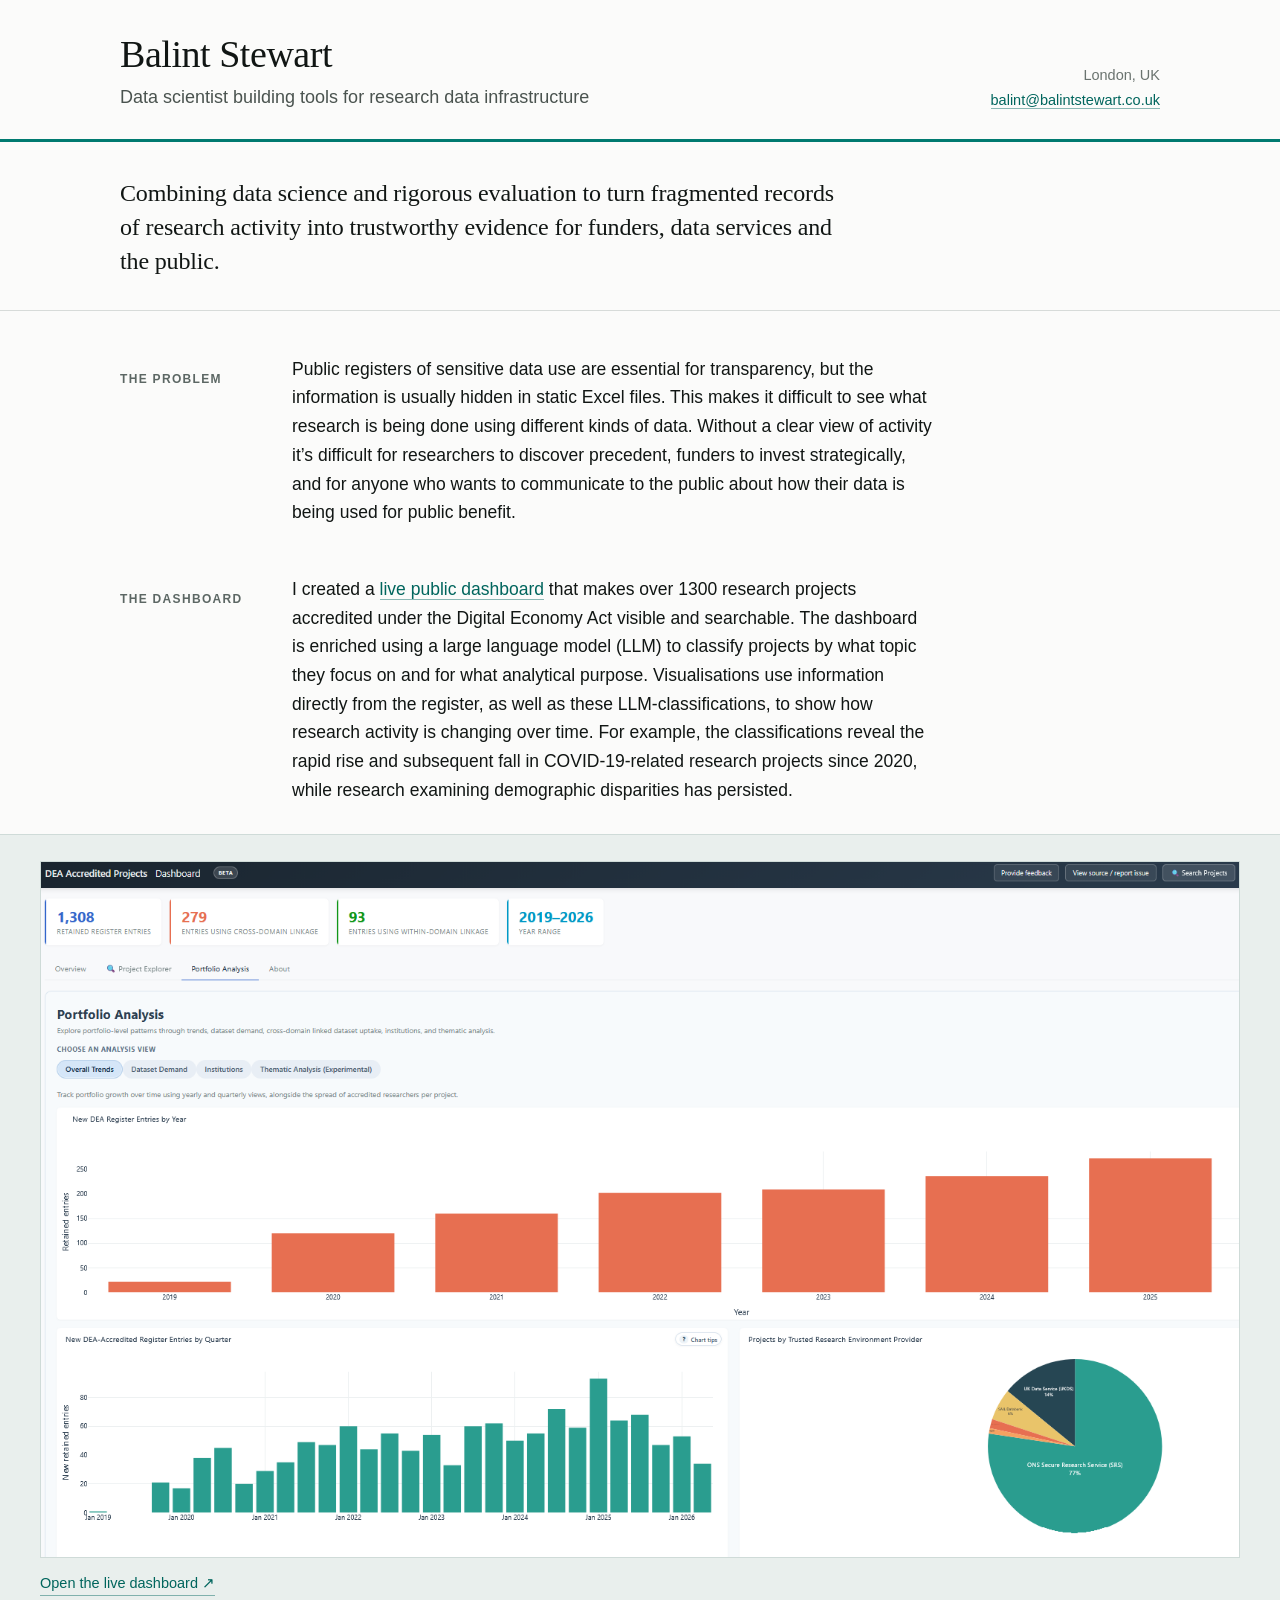
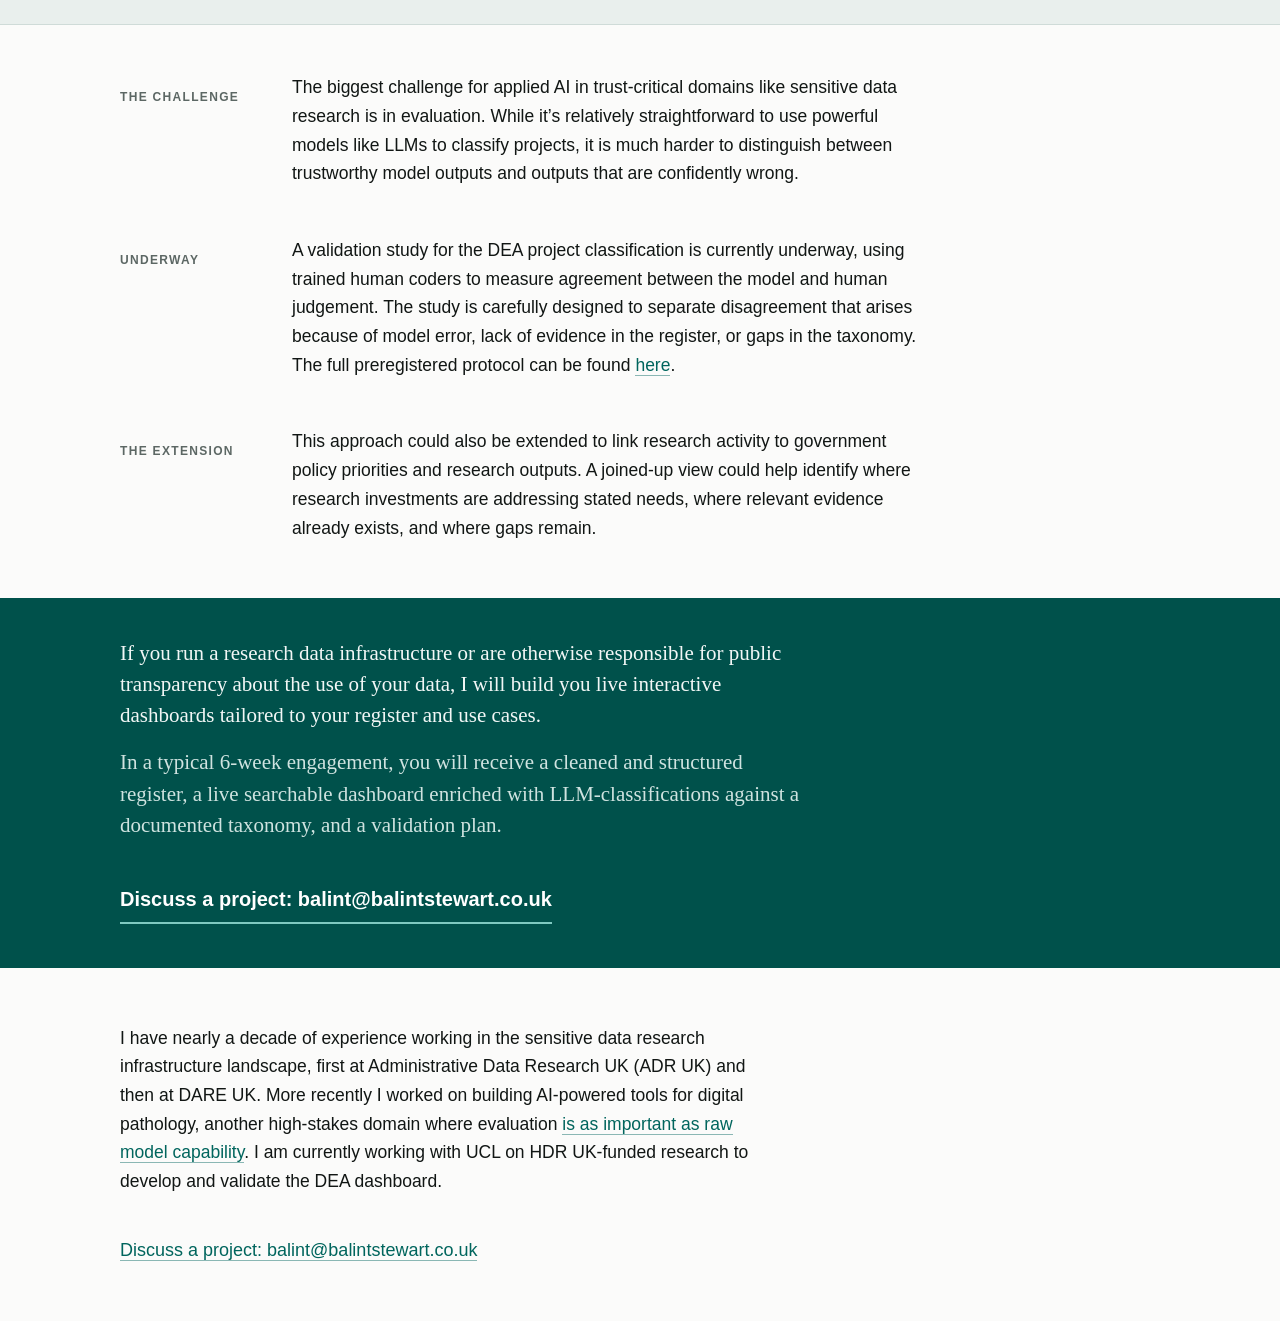
==== index.html @ 9213c213 "wording tweaks" ====
<!DOCTYPE html>
<html lang="en-GB">
<head>
<meta charset="utf-8" />
<meta name="viewport" content="width=device-width, initial-scale=1" />
<title>Balint Stewart — data scientist, research data infrastructure</title>
<meta name="description" content="I combine data science and rigorous evaluation to turn fragmented records of research activity into trustworthy evidence for funders, data services and the public." />
<meta name="theme-color" content="#fbfbfa" />

<!-- Open Graph. Set og:url and og:image to absolute URLs once the domain is live. -->
<meta property="og:type" content="profile" />
<meta property="og:title" content="Balint Stewart — data scientist, research data infrastructure" />
<meta property="og:description" content="I combine data science and rigorous evaluation to turn fragmented records of research activity into trustworthy evidence for funders, data services and the public." />
<!-- <meta property="og:url" content="https://example.com/" /> -->
<!-- <meta property="og:image" content="https://example.com/dashboard.png" /> -->

<style>
:root {
  --ink:        #111614;
  --ink-soft:   #4a534f;
  --meta:       #6a736f;
  --label:      #5c6764;
  --rule:       #d7dbd9;
  --page:       #fbfbfa;
  --teal:       #007a70;
  --teal-link:  #00655d;
  --teal-dark:  #00514b;
  --teal-deep:  #003f39;
  --band:       #e9efed;
  --band-edge:  #cfdbd8;
  --on-teal:    #f2f7f6;
  --on-teal-2:  #cfe3e0;
  --on-teal-ul: #7fc9c1;

  --serif: 'Iowan Old Style', 'Palatino Linotype', Palatino, 'Book Antiqua', Georgia, serif;
  --sans:  -apple-system, BlinkMacSystemFont, 'Segoe UI', Helvetica, Arial, sans-serif;

  --measure: 1120px;  /* text column cap  */
  --gutter:  40px;    /* text side padding */
  --rail:    132px;   /* left label column */
}

*, *::before, *::after { box-sizing: border-box; }

html { -webkit-text-size-adjust: 100%; }

body {
  margin: 0;
  background: var(--page);
  color: var(--ink);
  font-family: var(--sans);
  font-size: 17.5px;
  line-height: 1.64;
  -webkit-font-smoothing: antialiased;
  -moz-osx-font-smoothing: grayscale;
}

/* Full-bleed bands are the page structure; .wrap holds the reading column.
   Nothing is capped except the text itself, so the window is always filled. */
.wrap {
  max-width: var(--measure);
  margin: 0 auto;
  padding-left: var(--gutter);
  padding-right: var(--gutter);
}

/* ── masthead ──────────────────────────────────────────────── */
.masthead { border-bottom: 3px solid var(--teal); }

.masthead .wrap {
  display: flex;
  flex-wrap: wrap;
  gap: 24px;
  align-items: flex-end;
  justify-content: space-between;
  padding-top: 34px;
  padding-bottom: 26px;
}

.identity { flex: 1 1 380px; }

h1 {
  margin: 0 0 8px;
  font-family: var(--serif);
  font-size: 38px;
  line-height: 1.08;
  font-weight: 400;
  letter-spacing: -0.012em;
}

.role { margin: 0; font-size: 18px; color: var(--ink-soft); }

.meta {
  flex: 0 0 auto;
  text-align: right;
  font-size: 14.5px;
  line-height: 1.7;
  color: var(--meta);
}

/* ── the argument ──────────────────────────────────────────── */
.statement { border-bottom: 1px solid var(--rule); }

.statement .wrap { padding-top: 34px; padding-bottom: 32px; }

.statement p {
  margin: 0;
  max-width: 62ch;
  font-family: var(--serif);
  font-size: 24px;
  line-height: 1.42;
  letter-spacing: -0.006em;
  text-wrap: pretty;
}

.row {
  display: grid;
  grid-template-columns: var(--rail) minmax(0, 1fr);
  gap: 0 40px;
  padding-top: 48px;
}

.row:first-of-type { padding-top: 44px; }

.label {
  grid-column: 1;
  padding-top: 5px;
  font-size: 12px;
  letter-spacing: 0.11em;
  text-transform: uppercase;
  color: var(--label);
}

.row > .prose,
.row > .body { grid-column: 2; }

.prose {
  margin: 0;
  max-width: 66ch;   /* ~66 characters — inside the 65–75 target */
  text-wrap: pretty;
}

/* ── evidence ──────────────────────────────────────────────── */
/* Full-bleed band. The image runs far wider than the prose, so chart
   labels stay legible on a large monitor. */
.evidence {
  margin: 30px 0 0;
  padding: 26px var(--gutter) 28px;
  background: var(--band);
  border-top: 1px solid var(--band-edge);
  border-bottom: 1px solid var(--band-edge);
}

.evidence > div { max-width: 1500px; margin: 0 auto; }

.evidence a.shot { display: block; border: 0; }

.evidence img {
  display: block;
  width: 100%;
  height: auto;
  border: 1px solid var(--band-edge);
  background: #fff;
}

.evidence .open {
  display: inline-block;
  margin-top: 14px;
  font-size: 14.5px;
}

/* ── the offer ─────────────────────────────────────────────── */
.commission {
  margin-top: 56px;
  background: var(--teal-dark);
  color: var(--on-teal);
}

.commission .wrap { padding-top: 40px; padding-bottom: 44px; }

.commission p {
  margin: 0 0 16px;
  max-width: 66ch;
  font-family: var(--serif);
  font-size: 21px;
  line-height: 1.48;
  text-wrap: pretty;
}

.commission p + p { margin-bottom: 30px; color: var(--on-teal-2); }

.cta {
  display: inline-block;
  padding: 12px 0 6px;
  font-family: var(--sans);
  font-size: 20px;
  font-weight: 600;
  color: #fff;
  border-bottom: 2px solid var(--on-teal-ul);
}

.cta:hover, .cta:focus-visible { color: #fff; border-bottom-color: #fff; }

/* Bio and contact carry no label — the block above is the break. */
.coda { padding-top: 56px; padding-bottom: 56px; }
.coda .prose + .contact { margin-top: 40px; }
.contact { margin: 0; font-size: 18px; }

/* ── links ─────────────────────────────────────────────────── */
a { color: var(--teal-link); text-decoration: none; border-bottom: 1px solid rgba(0, 101, 93, 0.45); }
a:hover { color: var(--teal-deep); border-bottom-color: var(--teal-deep); }
a:focus-visible { outline: 2px solid var(--teal); outline-offset: 3px; border-radius: 1px; }
.commission a { color: #fff; border-bottom-color: var(--on-teal-ul); }
.commission a:focus-visible { outline-color: #fff; }

::selection { background: rgba(0, 122, 112, 0.18); }

/* ── narrow ────────────────────────────────────────────────── */
@media (max-width: 760px) {
  :root { --gutter: 20px; }

  body { font-size: 16.5px; line-height: 1.66; }

  .masthead .wrap { padding-top: 24px; padding-bottom: 20px; gap: 16px; }
  h1 { font-size: 34px; line-height: 1.06; }
  .role { font-size: 16px; }
  .meta { flex: 1 1 100%; text-align: left; }

  .statement .wrap { padding-top: 24px; padding-bottom: 24px; }
  .statement p { font-size: 25px; line-height: 1.28; }

  /* the rail cannot survive here: labels sit above their prose */
  .row { grid-template-columns: minmax(0, 1fr); padding-top: 26px; }
  .row:first-of-type { padding-top: 26px; }
  .label { grid-column: 1; padding-top: 0; padding-bottom: 8px; font-size: 11.5px; }
  .row > .prose, .row > .body { grid-column: 1; }

  .evidence { padding: 14px var(--gutter) 16px; }

  .commission { margin-top: 30px; }
  .commission .wrap { padding-top: 24px; padding-bottom: 26px; }
  .commission p { font-size: 20px; line-height: 1.42; }
  .commission p + p { font-size: 18px; line-height: 1.5; margin-bottom: 22px; }

  /* full-width tap target, comfortably over 44px */
  .cta {
    display: block;
    padding: 15px 12px;
    text-align: center;
    font-size: 15.5px;
    background: var(--page);
    color: var(--teal-dark);
    border-bottom: 3px solid var(--on-teal-ul);
  }
  .cta:hover, .cta:focus-visible { color: var(--teal-dark); background: #fff; border-bottom-color: var(--on-teal-ul); }

  .coda { padding-top: 30px; padding-bottom: 40px; }
  .coda .prose + .contact { margin-top: 26px; }
  .contact { font-size: 17px; }
}

@media (prefers-reduced-motion: reduce) {
  * { transition: none !important; animation: none !important; }
}
</style>
</head>

<body>
<main>

  <header class="masthead">
    <div class="wrap">
      <div class="identity">
        <h1>Balint Stewart</h1>
        <p class="role">Data scientist building tools for research data infrastructure</p>
      </div>
      <div class="meta">
        <div>London, UK</div>
        <div><a href="mailto:balint@balintstewart.co.uk">balint@balintstewart.co.uk</a></div>
      </div>
    </div>
  </header>

  <div class="statement">
    <div class="wrap">
      <p>Combining data science and rigorous evaluation to turn fragmented records of research activity into trustworthy evidence for funders, data services and the public.</p>
    </div>
  </div>

  <section class="row wrap">
    <h2 class="label">The problem</h2>
    <p class="prose">Public registers of sensitive data use are essential for transparency, but the information is usually hidden in static Excel files. This makes it difficult to see what research is being done using different kinds of data. Without a clear view of activity it&rsquo;s difficult for researchers to discover precedent, funders to invest strategically, and for anyone who wants to communicate to the public about how their data is being used for public benefit.</p>
  </section>

  <section class="row wrap">
    <h2 class="label">The dashboard</h2>
    <p class="prose">I created a <a href="https://adr-dea-project.onrender.com/">live public dashboard</a> that makes over 1300 research projects accredited under the Digital Economy Act visible and searchable. The dashboard is enriched using a large language model (LLM) to classify projects by what topic they focus on and for what analytical purpose. Visualisations use information directly from the register, as well as these LLM-classifications, to show how research activity is changing over time. For example, the classifications reveal the rapid rise and subsequent fall in COVID-19-related research projects since 2020, while research examining demographic disparities has persisted.</p>
  </section>

  <figure class="evidence">
    <div>
      <a class="shot" href="https://adr-dea-project.onrender.com/"><img src="dashboard.png" alt="The DEA Accredited Projects dashboard, Portfolio Analysis view: new register entries by year, new entries by quarter from 2019 to 2026, and a breakdown of projects by Trusted Research Environment provider." width="1612" height="934" /></a>
      <a class="open" href="https://adr-dea-project.onrender.com/">Open the live dashboard &#8599;</a>
    </div>
  </figure>

  <section class="row wrap">
    <h2 class="label">The challenge</h2>
    <p class="prose">The biggest challenge for applied AI in trust-critical domains like sensitive data research is in evaluation. While it&rsquo;s relatively straightforward to use powerful models like LLMs to classify projects, it is much harder to distinguish between trustworthy model outputs and outputs that are confidently wrong.</p>
  </section>

  <section class="row wrap">
    <h2 class="label">Underway</h2>
    <p class="prose">A validation study for the DEA project classification is currently underway, using trained human coders to measure agreement between the model and human judgement. The study is carefully designed to separate disagreement that arises because of model error, lack of evidence in the register, or gaps in the taxonomy. The full preregistered protocol can be found <a href="https://osf.io/3hsnj/overview">here</a>.</p>
  </section>

  <section class="row wrap">
    <h2 class="label">The extension</h2>
    <p class="prose">This approach could also be extended to link research activity to government policy priorities and research outputs. A joined-up view could help identify where research investments are addressing stated needs, where relevant evidence already exists, and where gaps remain.</p>
  </section>

  <section class="commission">
    <div class="wrap">
      <p>If you run a research data infrastructure or are otherwise responsible for public transparency about the use of your data, I will build you live interactive dashboards tailored to your register and use cases.</p>
      <p>In a typical 6-week engagement, you will receive a cleaned and structured register, a live searchable dashboard enriched with LLM-classifications against a documented taxonomy, and a validation plan.</p>
      <a class="cta" href="mailto:balint@balintstewart.co.uk">Discuss a project: balint@balintstewart.co.uk</a>
    </div>
  </section>

  <section class="coda wrap">
    <p class="prose">I have nearly a decade of experience working in the sensitive data research infrastructure landscape, first at Administrative Data Research UK (ADR UK) and then at DARE UK. More recently I worked on building AI-powered tools for digital pathology, another high-stakes domain where evaluation <a href="https://flylord365298.substack.com/p/whole-slide-image-pathology-lessons">is as important as raw model capability</a>. I am currently working with UCL on HDR UK-funded research to develop and validate the DEA dashboard.</p>
    <p class="contact"><a href="mailto:balint@balintstewart.co.uk">Discuss a project: balint@balintstewart.co.uk</a></p>
  </section> 

</main>
</body>
</html>
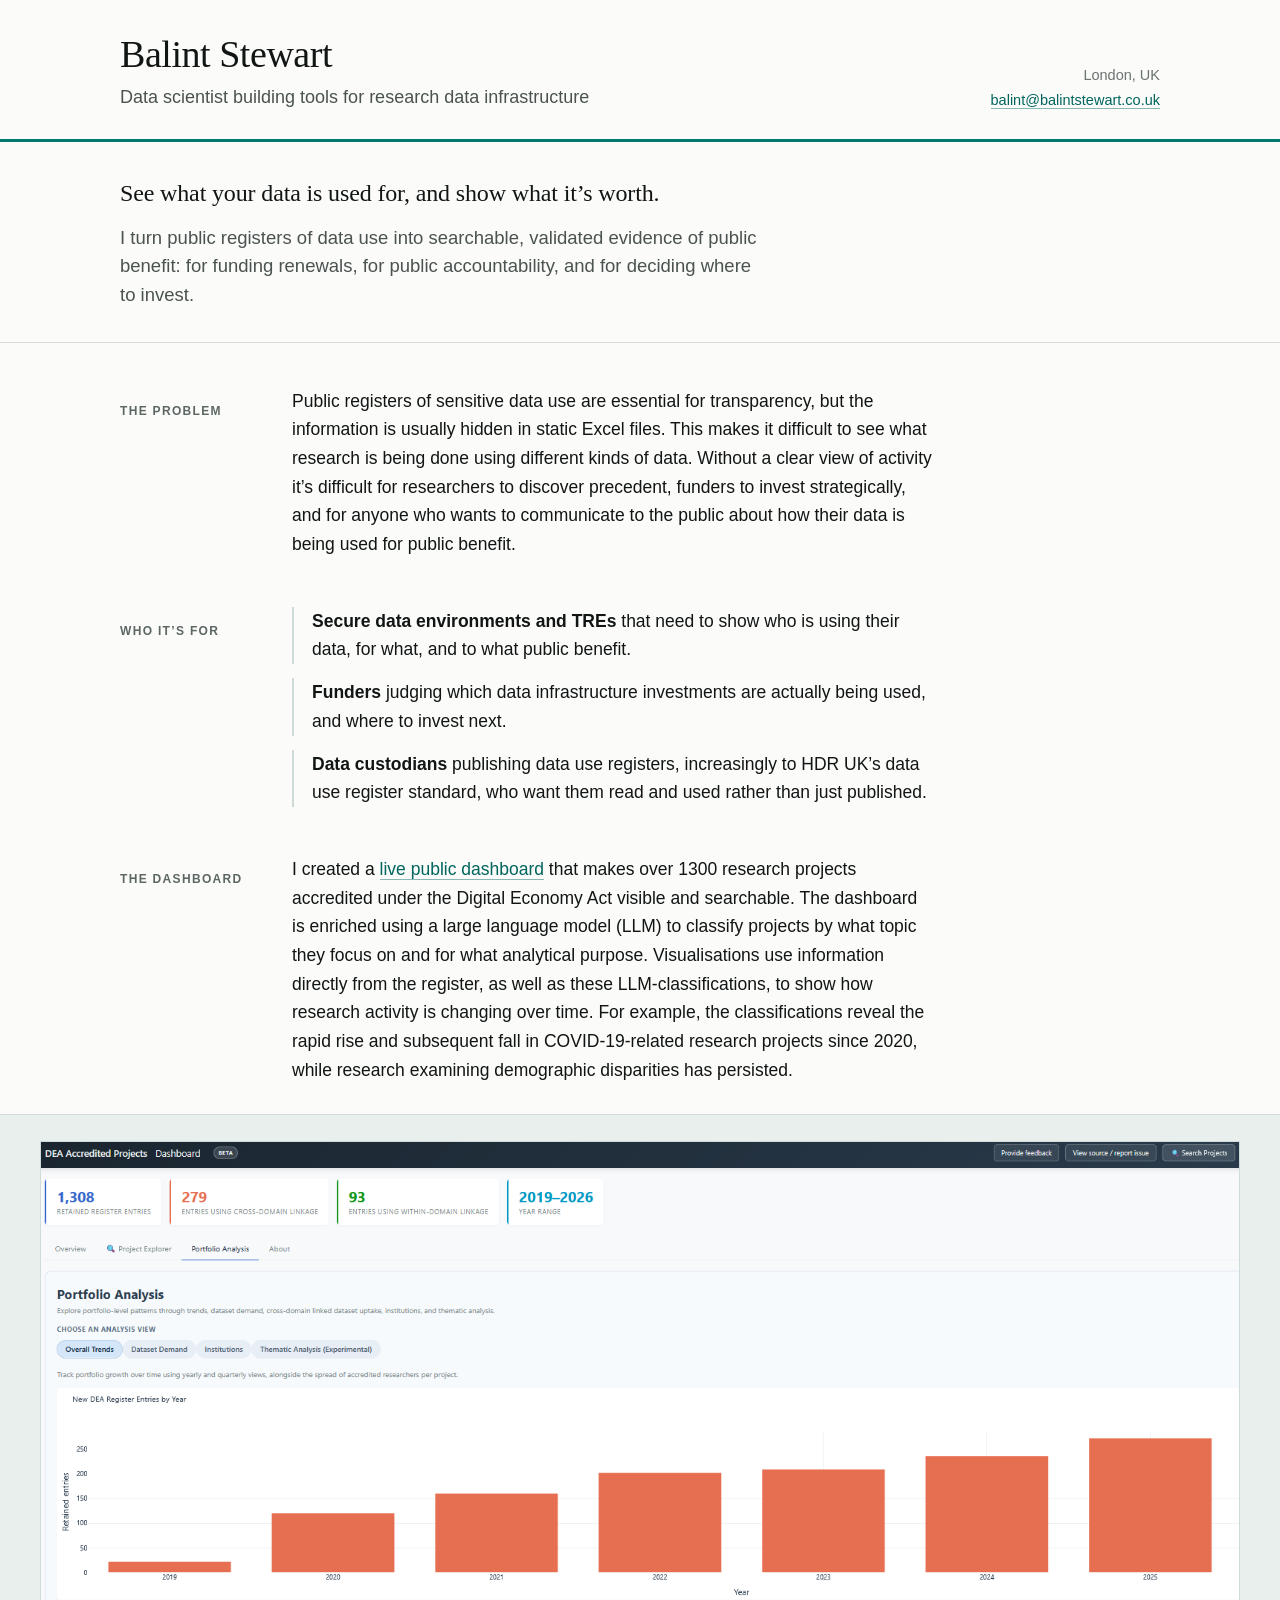
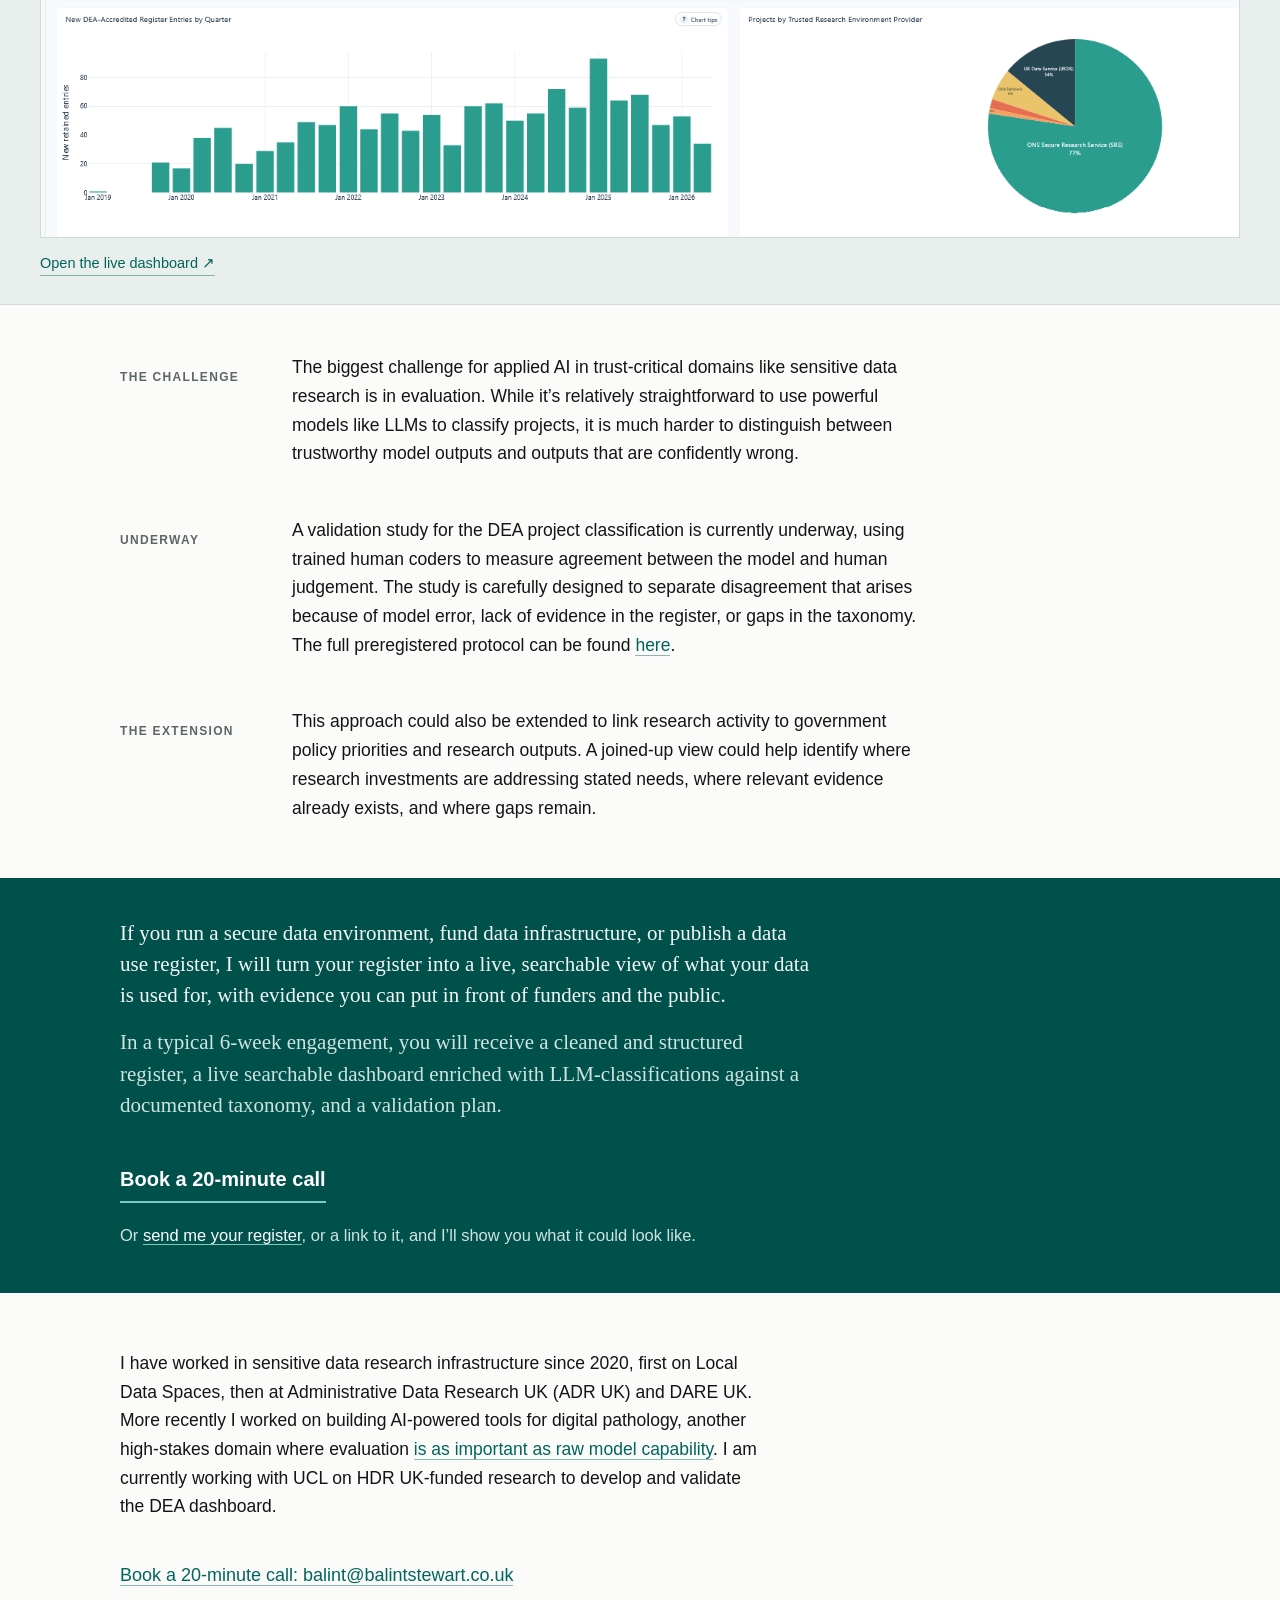
==== commit a746b108: "Lead with buyer outcome, add audience and lighter CTAs - Outcome-led headline and supporting line - " ====
--- a/index.html
+++ b/index.html
@@ -4,13 +4,13 @@
 <meta charset="utf-8" />
 <meta name="viewport" content="width=device-width, initial-scale=1" />
 <title>Balint Stewart — data scientist, research data infrastructure</title>
-<meta name="description" content="I combine data science and rigorous evaluation to turn fragmented records of research activity into trustworthy evidence for funders, data services and the public." />
+<meta name="description" content="I turn public registers of data use into searchable, validated evidence of what your data is used for and the public benefit it delivers." />
 <meta name="theme-color" content="#fbfbfa" />
 
 <!-- Open Graph. Set og:url and og:image to absolute URLs once the domain is live. -->
 <meta property="og:type" content="profile" />
 <meta property="og:title" content="Balint Stewart — data scientist, research data infrastructure" />
-<meta property="og:description" content="I combine data science and rigorous evaluation to turn fragmented records of research activity into trustworthy evidence for funders, data services and the public." />
+<meta property="og:description" content="I turn public registers of data use into searchable, validated evidence of what your data is used for and the public benefit it delivers." />
 <!-- <meta property="og:url" content="https://example.com/" /> -->
 <!-- <meta property="og:image" content="https://example.com/dashboard.png" /> -->
 
@@ -113,6 +113,15 @@
   text-wrap: pretty;
 }
 
+.statement p.sub {
+  margin-top: 14px;
+  font-family: var(--sans);
+  font-size: 18.5px;
+  line-height: 1.55;
+  letter-spacing: 0;
+  color: var(--ink-soft);
+}
+
 .row {
   display: grid;
   grid-template-columns: var(--rail) minmax(0, 1fr);
@@ -139,6 +148,11 @@
   max-width: 66ch;   /* ~66 characters — inside the 65–75 target */
   text-wrap: pretty;
 }
+
+.audience { padding: 0; list-style: none; }
+.audience li { padding-left: 18px; border-left: 2px solid var(--band-edge); }
+.audience li + li { margin-top: 14px; }
+.audience strong { font-weight: 600; }
 
 /* ── evidence ──────────────────────────────────────────────── */
 /* Full-bleed band. The image runs far wider than the prose, so chart
@@ -201,6 +215,14 @@
 
 .cta:hover, .cta:focus-visible { color: #fff; border-bottom-color: #fff; }
 
+.commission p.alt {
+  margin: 20px 0 0;
+  font-family: var(--sans);
+  font-size: 16.5px;
+  line-height: 1.55;
+  color: var(--on-teal-2);
+}
+
 /* Bio and contact carry no label — the block above is the break. */
 .coda { padding-top: 56px; padding-bottom: 56px; }
 .coda .prose + .contact { margin-top: 40px; }
@@ -228,6 +250,7 @@
 
   .statement .wrap { padding-top: 24px; padding-bottom: 24px; }
   .statement p { font-size: 25px; line-height: 1.28; }
+  .statement p.sub { font-size: 16.5px; line-height: 1.55; }
 
   /* the rail cannot survive here: labels sit above their prose */
   .row { grid-template-columns: minmax(0, 1fr); padding-top: 26px; }
@@ -283,13 +306,23 @@
 
   <div class="statement">
     <div class="wrap">
-      <p>Combining data science and rigorous evaluation to turn fragmented records of research activity into trustworthy evidence for funders, data services and the public.</p>
+      <p>See what your data is used for, and show what it&rsquo;s worth.</p>
+      <p class="sub">I turn public registers of data use into searchable, validated evidence of public benefit: for funding renewals, for public accountability, and for deciding where to invest.</p>
     </div>
   </div>
 
   <section class="row wrap">
     <h2 class="label">The problem</h2>
     <p class="prose">Public registers of sensitive data use are essential for transparency, but the information is usually hidden in static Excel files. This makes it difficult to see what research is being done using different kinds of data. Without a clear view of activity it&rsquo;s difficult for researchers to discover precedent, funders to invest strategically, and for anyone who wants to communicate to the public about how their data is being used for public benefit.</p>
+  </section>
+
+  <section class="row wrap">
+    <h2 class="label">Who it&rsquo;s for</h2>
+    <ul class="prose audience">
+      <li><strong>Secure data environments and TREs</strong> that need to show who is using their data, for what, and to what public benefit.</li>
+      <li><strong>Funders</strong> judging which data infrastructure investments are actually being used, and where to invest next.</li>
+      <li><strong>Data custodians</strong> publishing data use registers, increasingly to HDR UK&rsquo;s data use register standard, who want them read and used rather than just published.</li>
+    </ul>
   </section>
 
   <section class="row wrap">
@@ -321,15 +354,16 @@
 
   <section class="commission">
     <div class="wrap">
-      <p>If you run a research data infrastructure or are otherwise responsible for public transparency about the use of your data, I will build you live interactive dashboards tailored to your register and use cases.</p>
+      <p>If you run a secure data environment, fund data infrastructure, or publish a data use register, I will turn your register into a live, searchable view of what your data is used for, with evidence you can put in front of funders and the public.</p>
       <p>In a typical 6-week engagement, you will receive a cleaned and structured register, a live searchable dashboard enriched with LLM-classifications against a documented taxonomy, and a validation plan.</p>
-      <a class="cta" href="mailto:balint@balintstewart.co.uk">Discuss a project: balint@balintstewart.co.uk</a>
+      <a class="cta" href="mailto:balint@balintstewart.co.uk?subject=20-minute%20call">Book a 20-minute call</a>
+      <p class="alt">Or <a href="mailto:balint@balintstewart.co.uk?subject=Our%20data%20use%20register">send me your register</a>, or a link to it, and I&rsquo;ll show you what it could look like.</p>
     </div>
   </section>
 
   <section class="coda wrap">
-    <p class="prose">I have nearly a decade of experience working in the sensitive data research infrastructure landscape, first at Administrative Data Research UK (ADR UK) and then at DARE UK. More recently I worked on building AI-powered tools for digital pathology, another high-stakes domain where evaluation <a href="https://flylord365298.substack.com/p/whole-slide-image-pathology-lessons">is as important as raw model capability</a>. I am currently working with UCL on HDR UK-funded research to develop and validate the DEA dashboard.</p>
-    <p class="contact"><a href="mailto:balint@balintstewart.co.uk">Discuss a project: balint@balintstewart.co.uk</a></p>
+    <p class="prose">I have worked in sensitive data research infrastructure since 2020, first on Local Data Spaces, then at Administrative Data Research UK (ADR UK) and DARE UK. More recently I worked on building AI-powered tools for digital pathology, another high-stakes domain where evaluation <a href="https://flylord365298.substack.com/p/whole-slide-image-pathology-lessons">is as important as raw model capability</a>. I am currently working with UCL on HDR UK-funded research to develop and validate the DEA dashboard.</p>
+    <p class="contact"><a href="mailto:balint@balintstewart.co.uk?subject=20-minute%20call">Book a 20-minute call: balint@balintstewart.co.uk</a></p>
   </section> 
 
 </main>
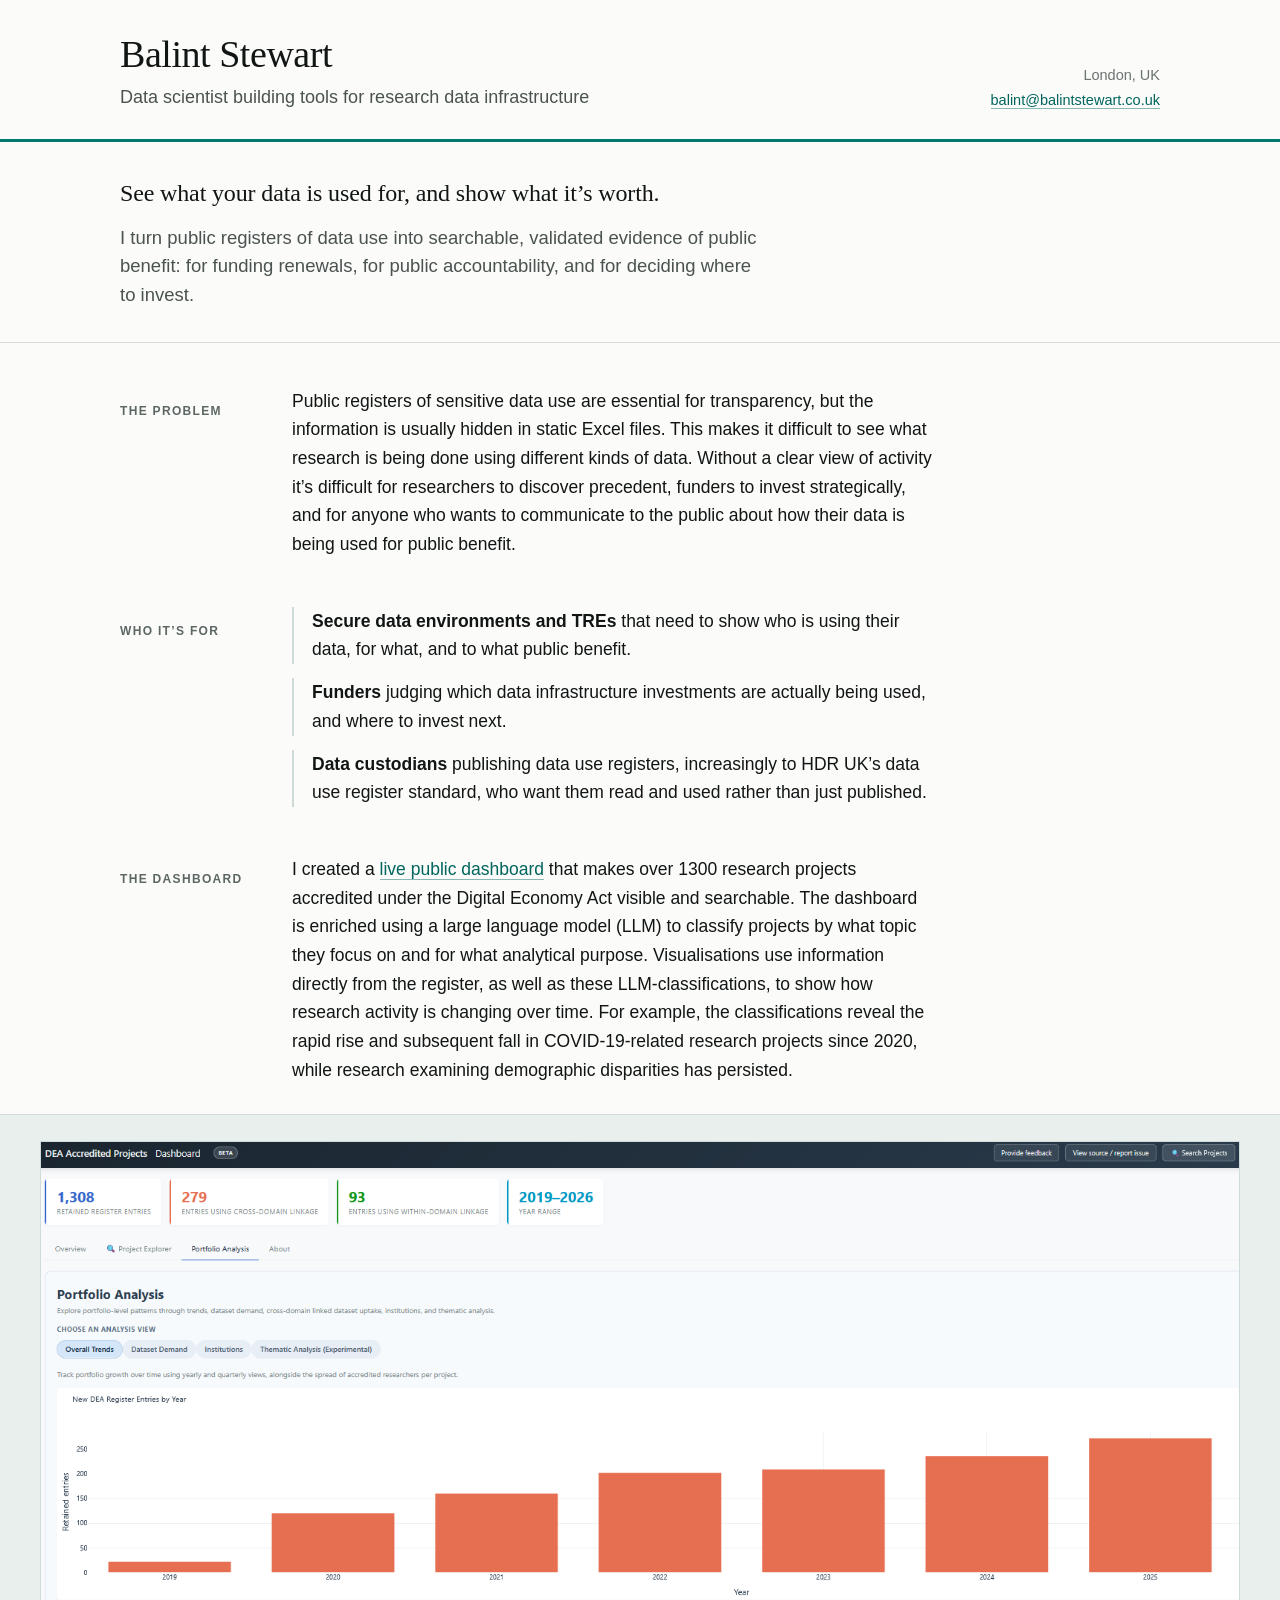
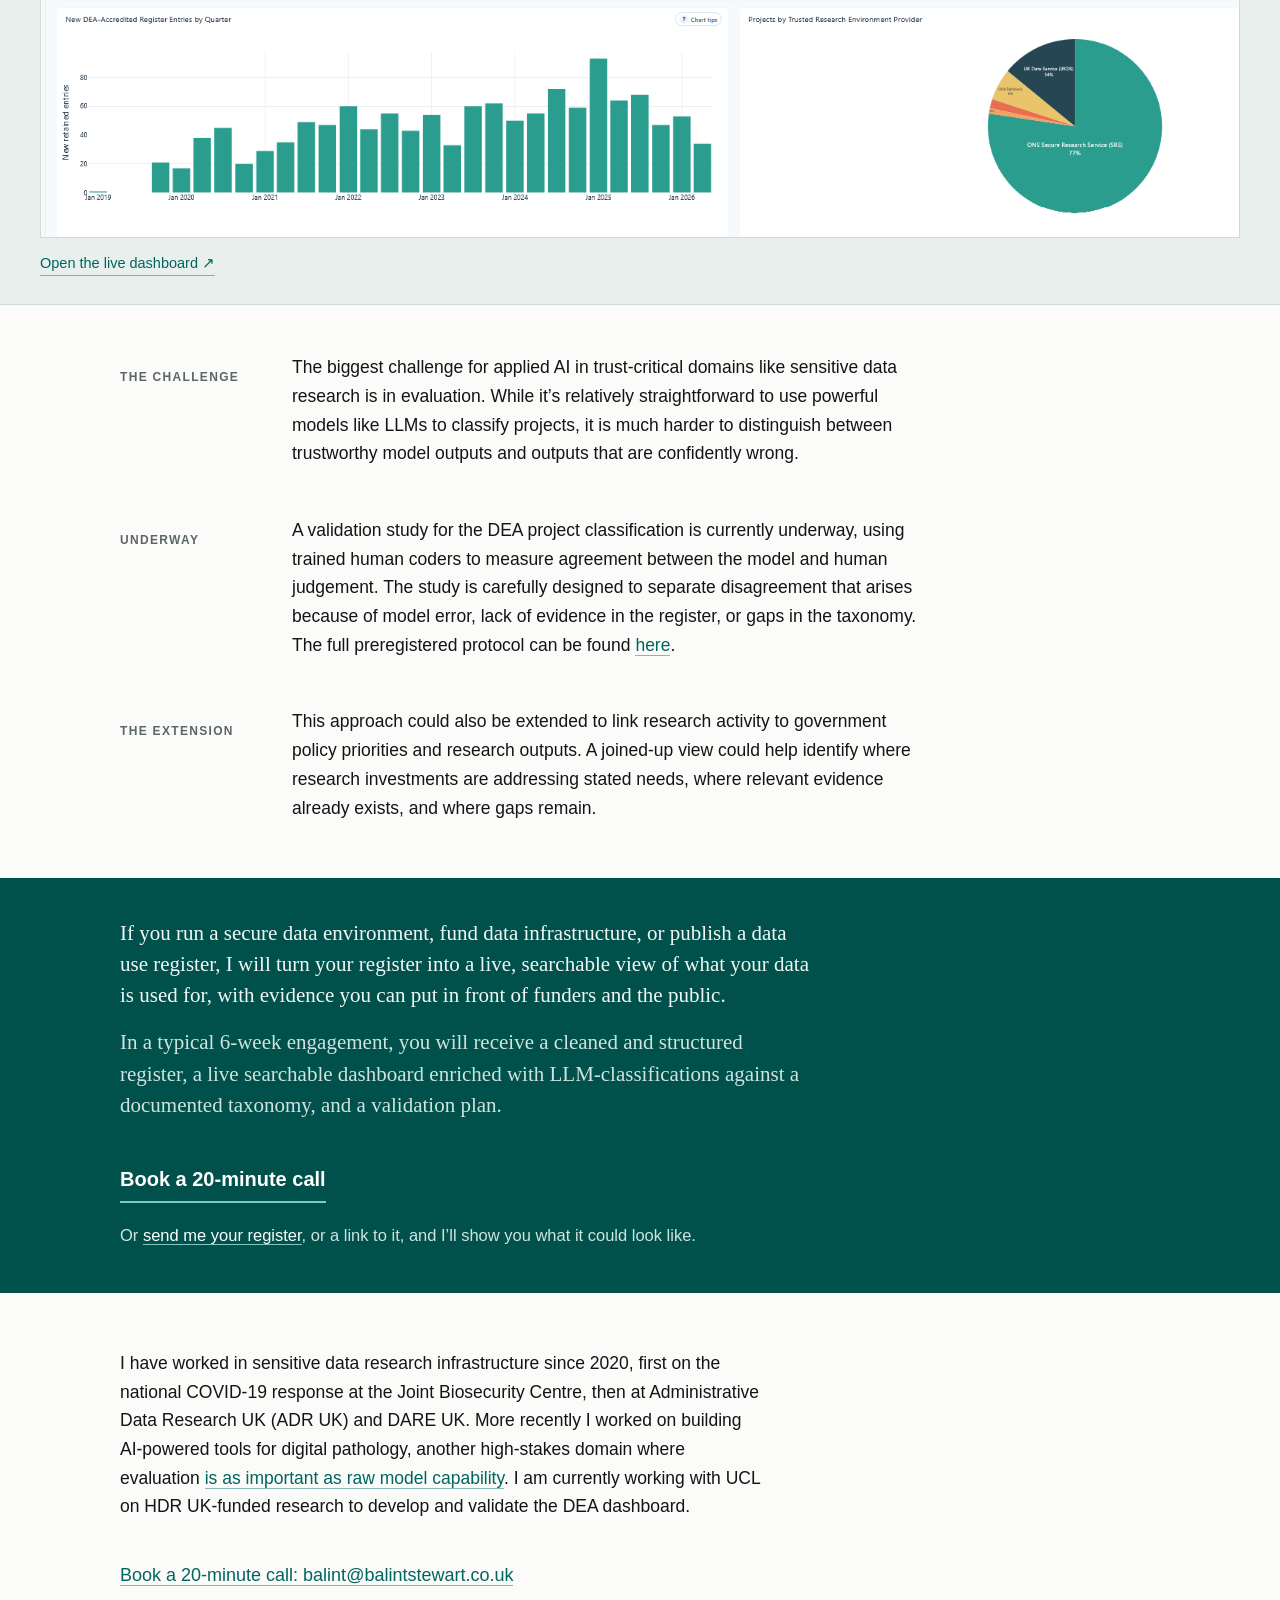
==== commit 48ea4c05: "Name Joint Biosecurity Centre as first role in bio Co-Authored-By: Claude Opus 5.5 <noreply@anthropi" ====
--- a/index.html
+++ b/index.html
@@ -362,7 +362,7 @@
   </section>
 
   <section class="coda wrap">
-    <p class="prose">I have worked in sensitive data research infrastructure since 2020, first on Local Data Spaces, then at Administrative Data Research UK (ADR UK) and DARE UK. More recently I worked on building AI-powered tools for digital pathology, another high-stakes domain where evaluation <a href="https://flylord365298.substack.com/p/whole-slide-image-pathology-lessons">is as important as raw model capability</a>. I am currently working with UCL on HDR UK-funded research to develop and validate the DEA dashboard.</p>
+    <p class="prose">I have worked in sensitive data research infrastructure since 2020, first on the national COVID-19 response at the Joint Biosecurity Centre, then at Administrative Data Research UK (ADR UK) and DARE UK. More recently I worked on building AI-powered tools for digital pathology, another high-stakes domain where evaluation <a href="https://flylord365298.substack.com/p/whole-slide-image-pathology-lessons">is as important as raw model capability</a>. I am currently working with UCL on HDR UK-funded research to develop and validate the DEA dashboard.</p>
     <p class="contact"><a href="mailto:balint@balintstewart.co.uk?subject=20-minute%20call">Book a 20-minute call: balint@balintstewart.co.uk</a></p>
   </section> 
 
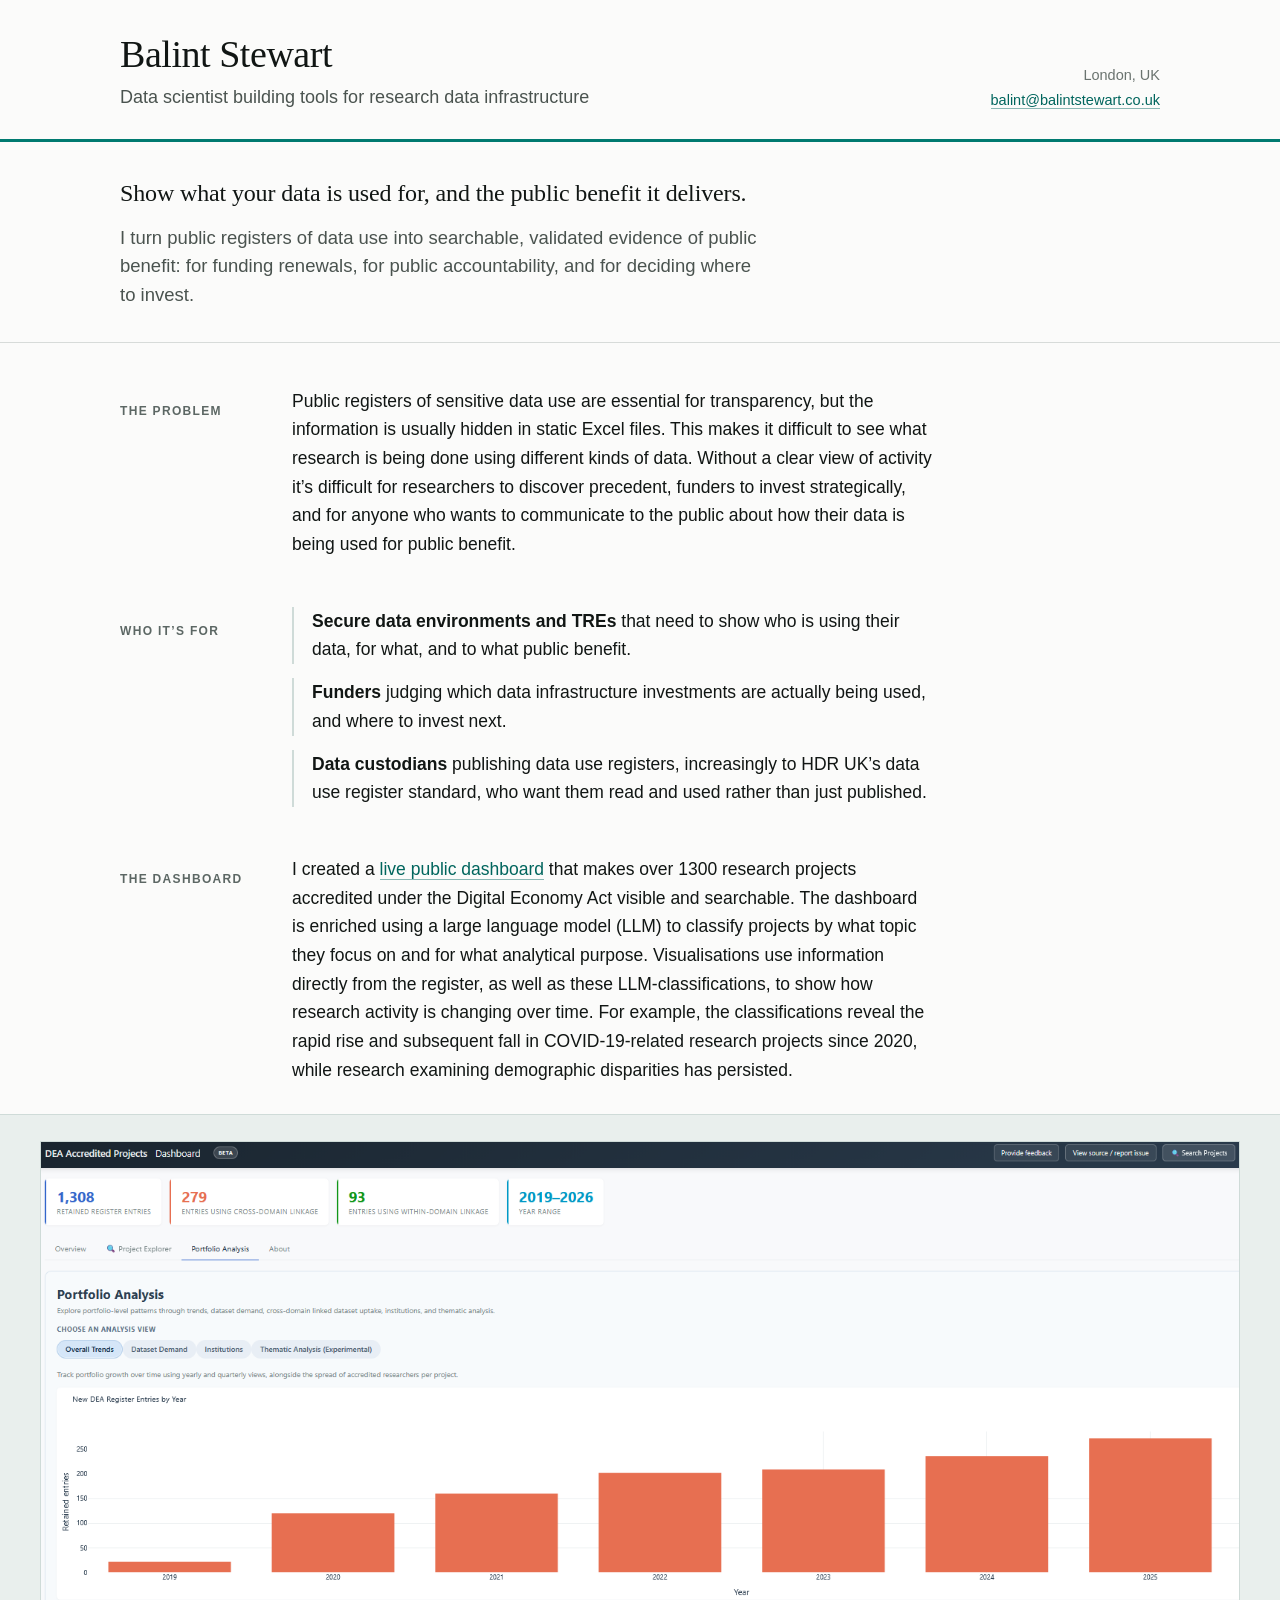
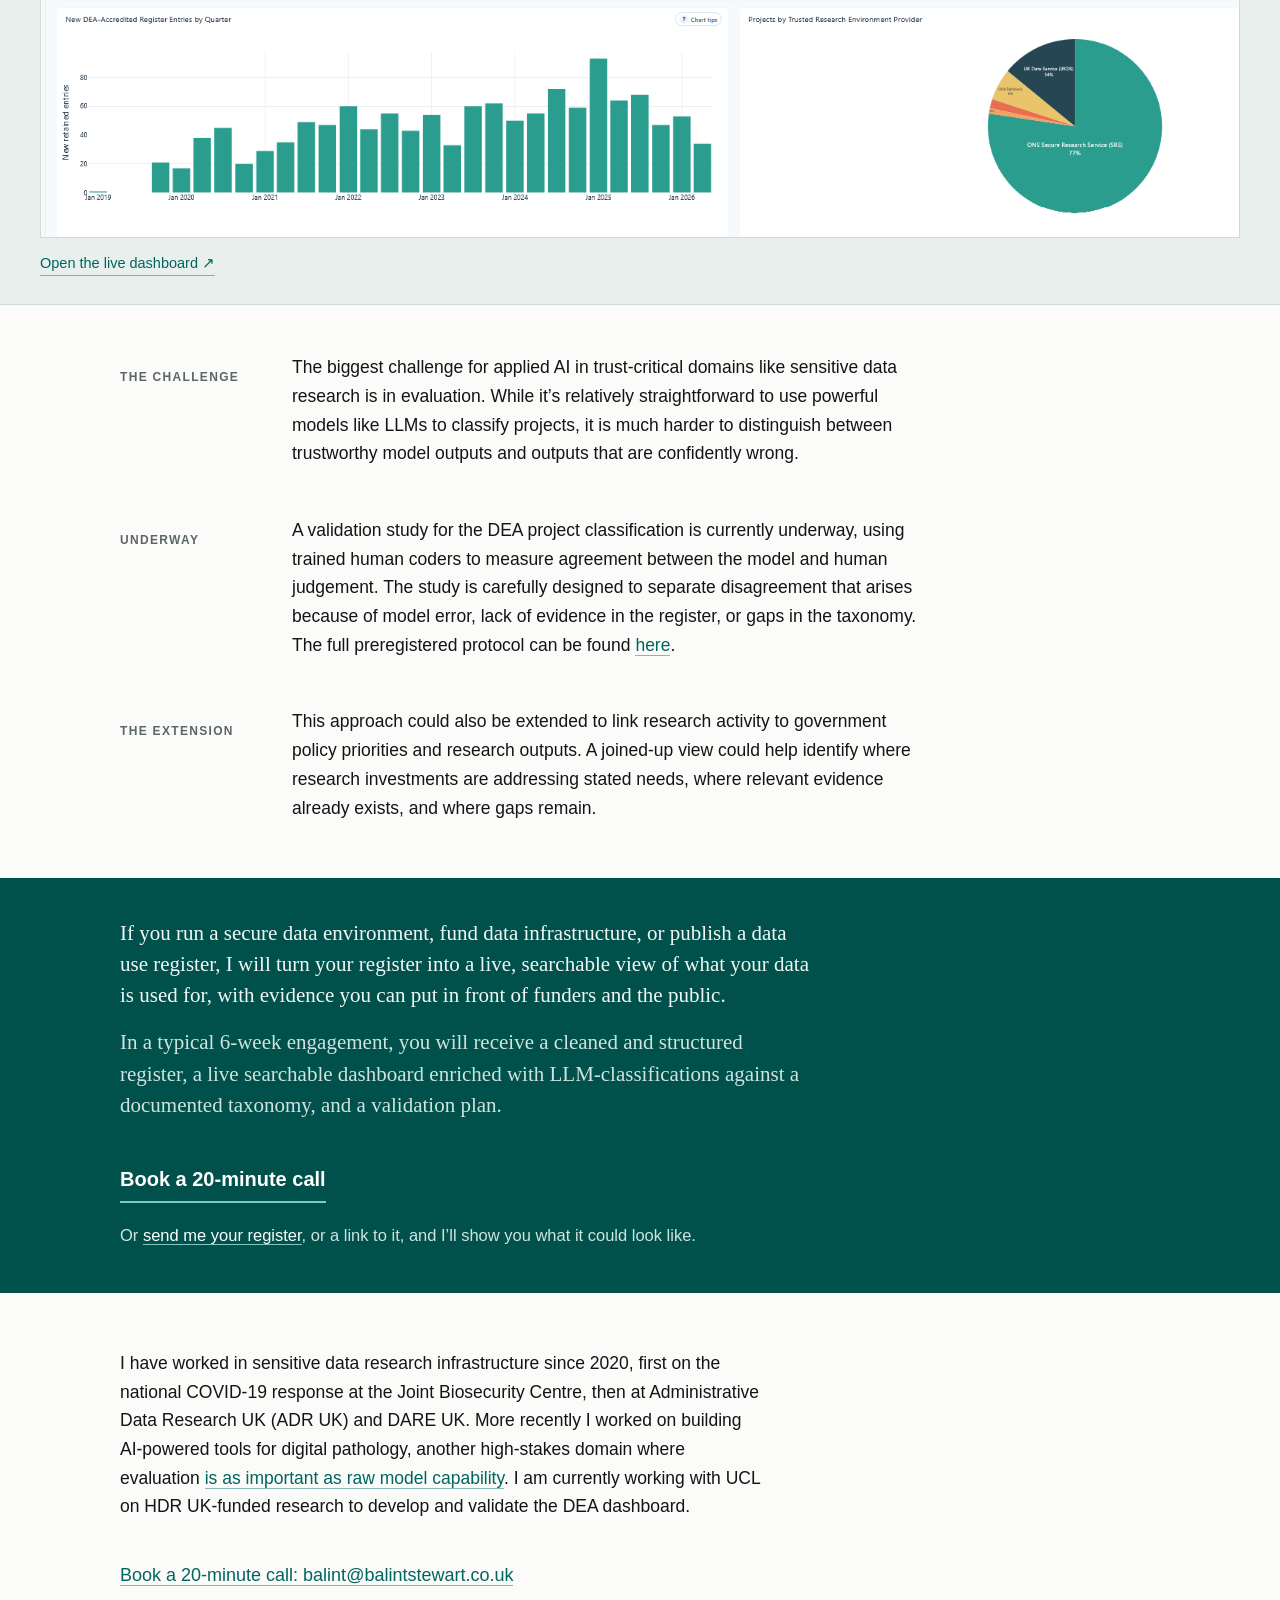
==== commit a4a7fd56: "Reword headline around public benefit Co-Authored-By: Claude Opus 5.5 <noreply@anthropic.com>" ====
--- a/index.html
+++ b/index.html
@@ -306,7 +306,7 @@
 
   <div class="statement">
     <div class="wrap">
-      <p>See what your data is used for, and show what it&rsquo;s worth.</p>
+      <p>Show what your data is used for, and the public benefit it delivers.</p>
       <p class="sub">I turn public registers of data use into searchable, validated evidence of public benefit: for funding renewals, for public accountability, and for deciding where to invest.</p>
     </div>
   </div>
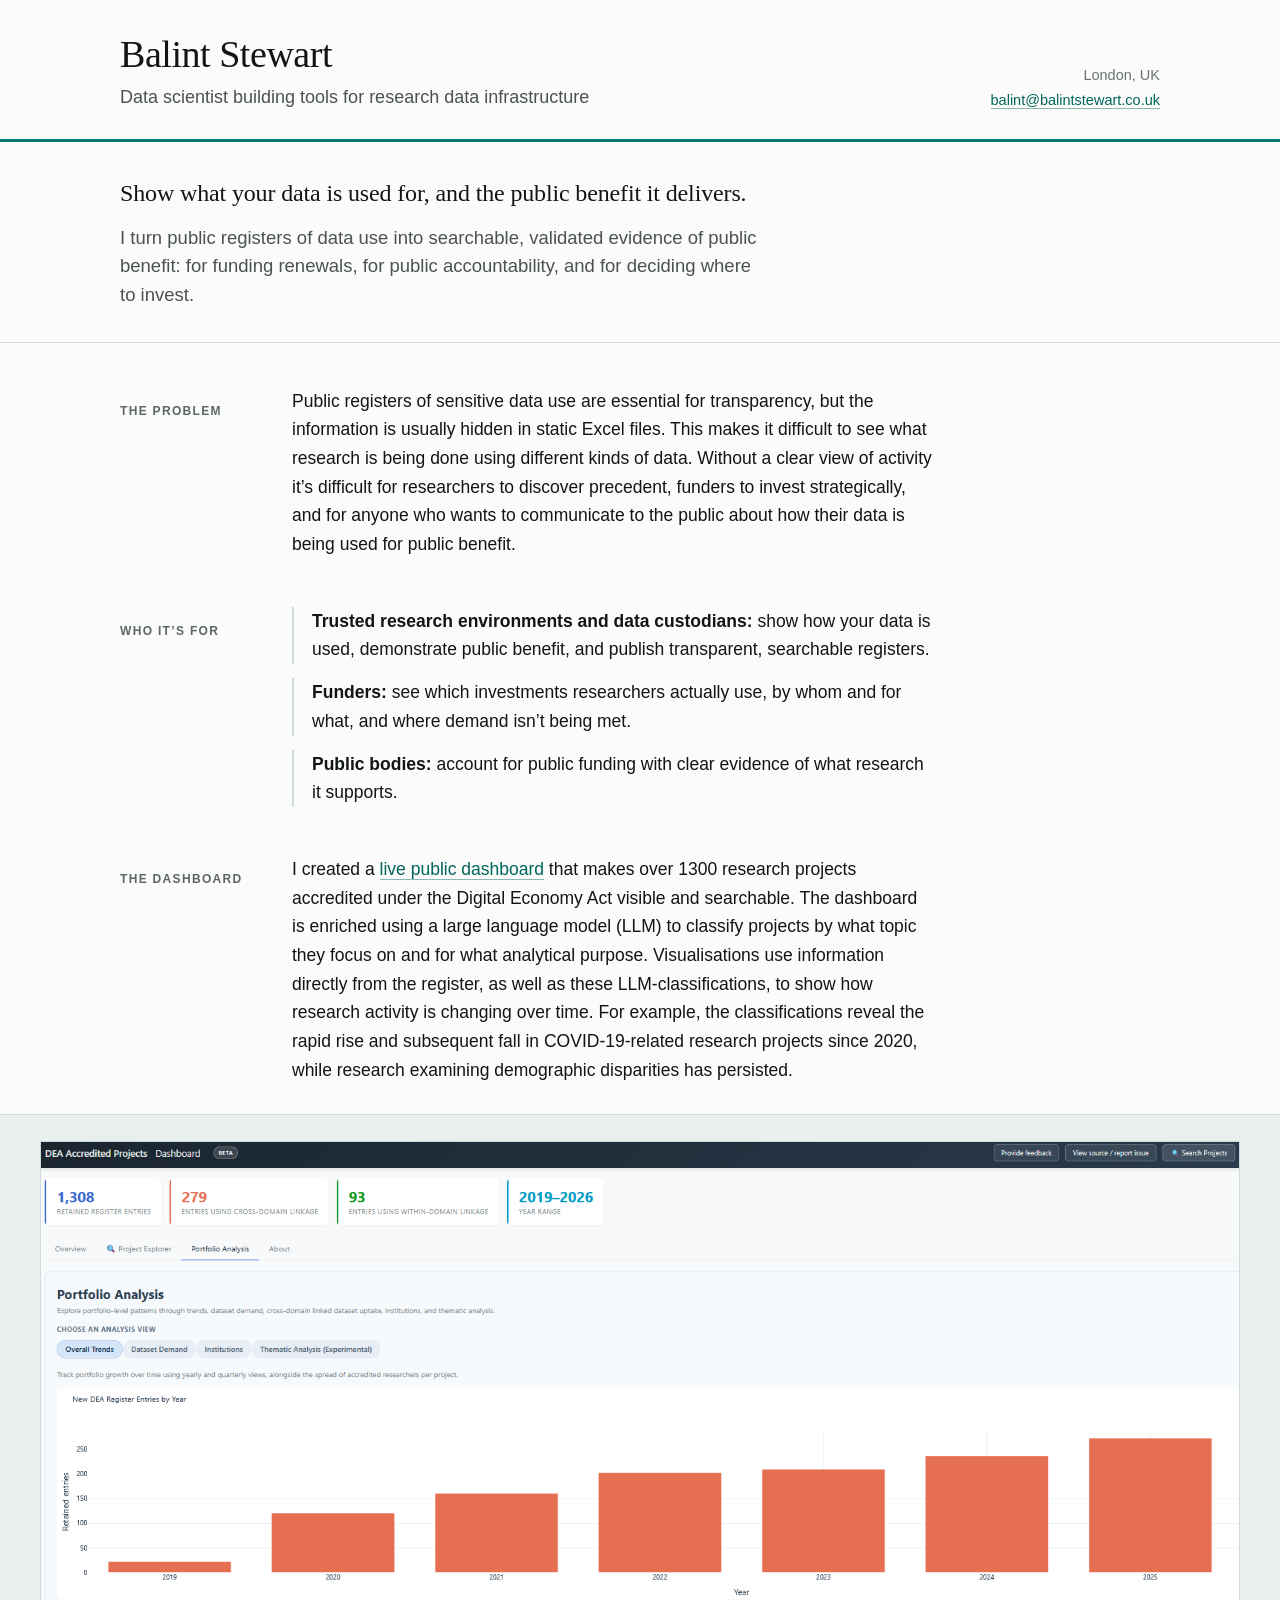
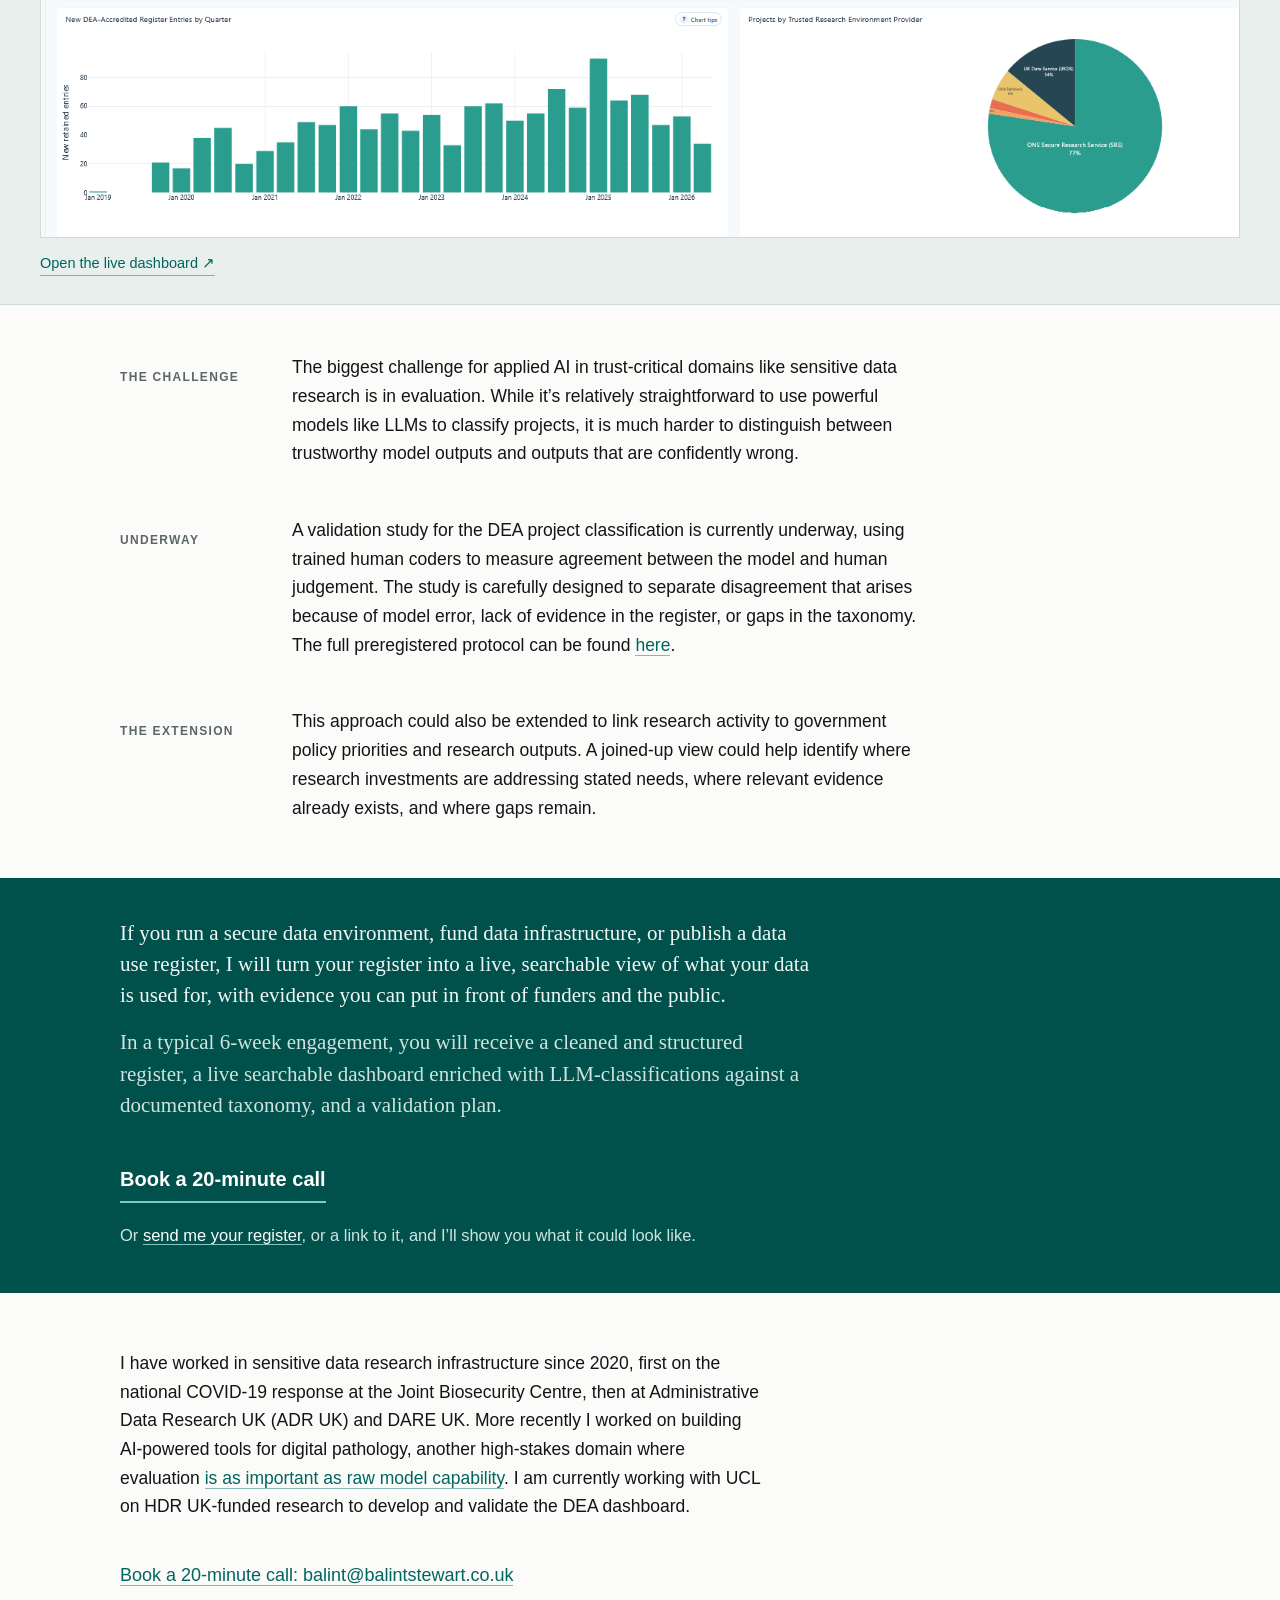
==== commit d420756d: "Rewrite who-it's-for list: TREs, funders, public bodies Co-Authored-By: Claude Opus 5.5 <noreply@ant" ====
--- a/index.html
+++ b/index.html
@@ -319,9 +319,9 @@
   <section class="row wrap">
     <h2 class="label">Who it&rsquo;s for</h2>
     <ul class="prose audience">
-      <li><strong>Secure data environments and TREs</strong> that need to show who is using their data, for what, and to what public benefit.</li>
-      <li><strong>Funders</strong> judging which data infrastructure investments are actually being used, and where to invest next.</li>
-      <li><strong>Data custodians</strong> publishing data use registers, increasingly to HDR UK&rsquo;s data use register standard, who want them read and used rather than just published.</li>
+      <li><strong>Trusted research environments and data custodians:</strong> show how your data is used, demonstrate public benefit, and publish transparent, searchable registers.</li>
+      <li><strong>Funders:</strong> see which investments researchers actually use, by whom and for what, and where demand isn&rsquo;t being met.</li>
+      <li><strong>Public bodies:</strong> account for public funding with clear evidence of what research it supports.</li>
     </ul>
   </section>
 
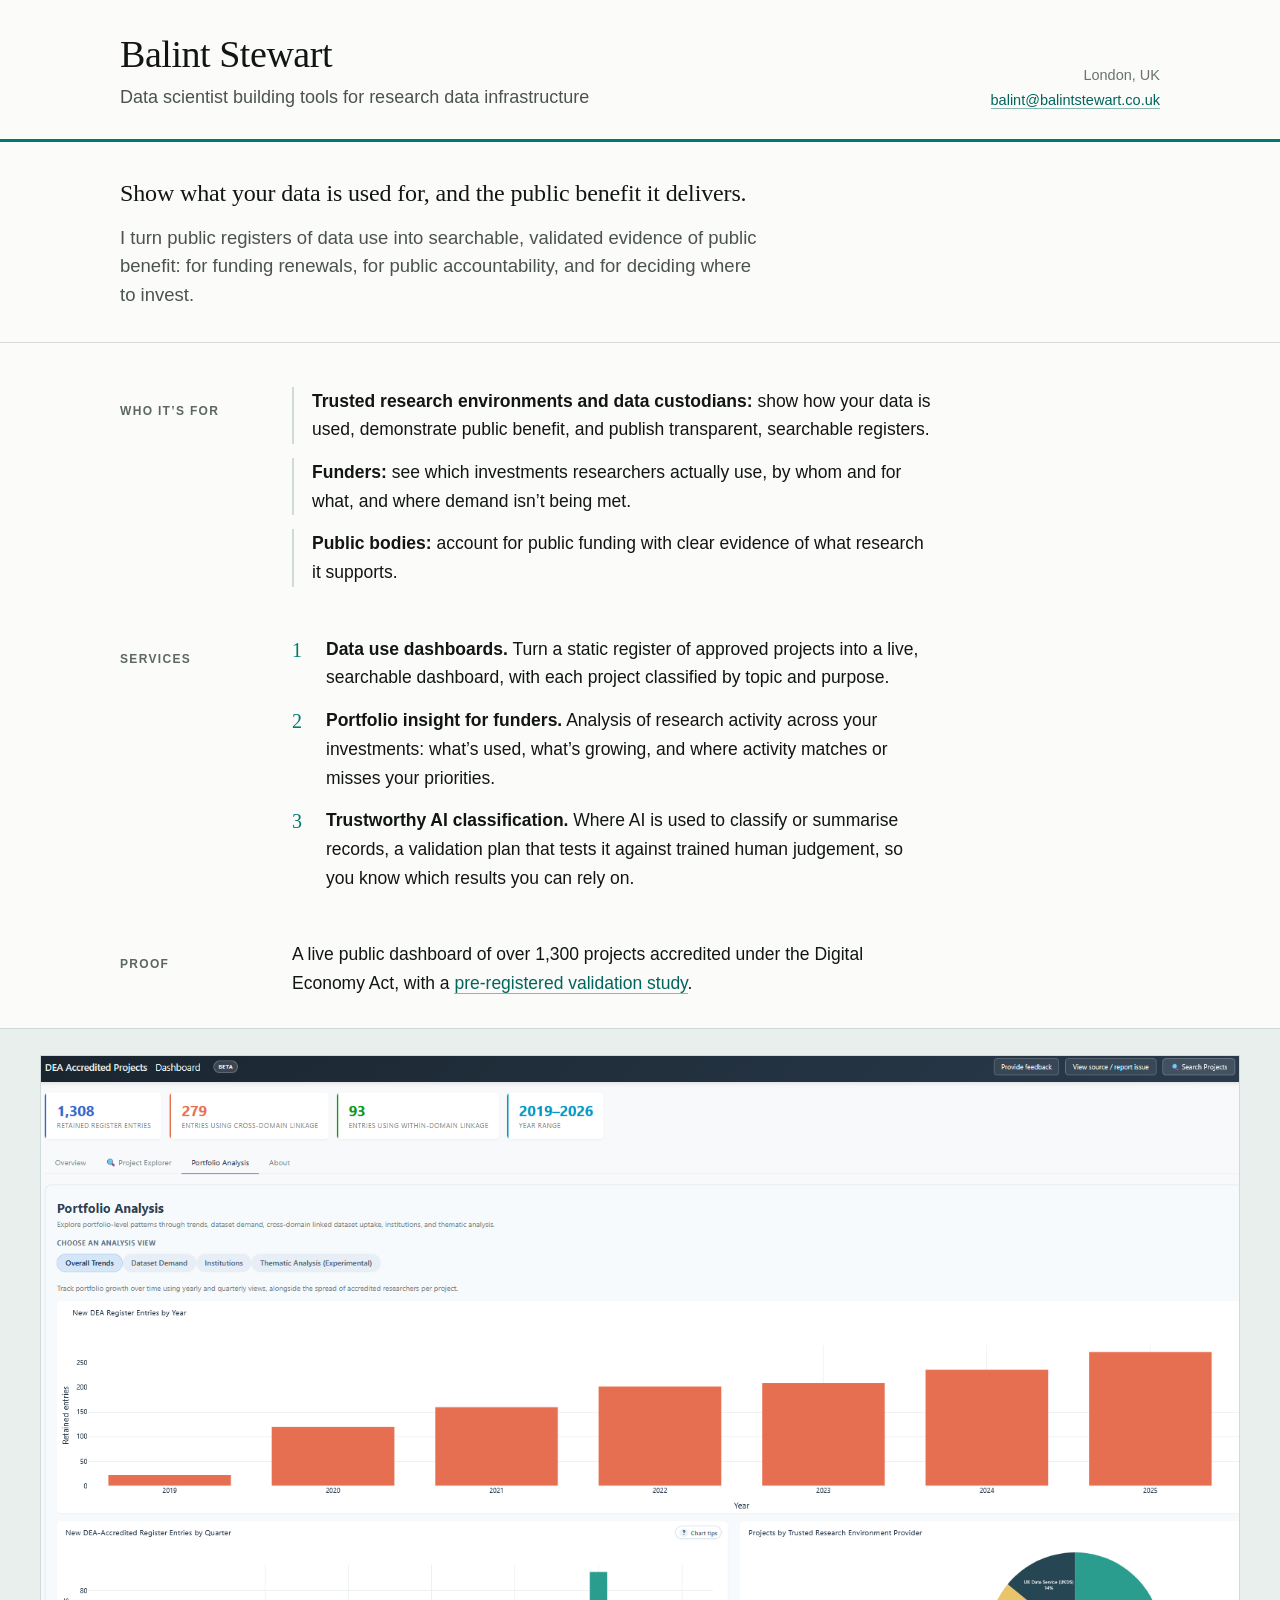
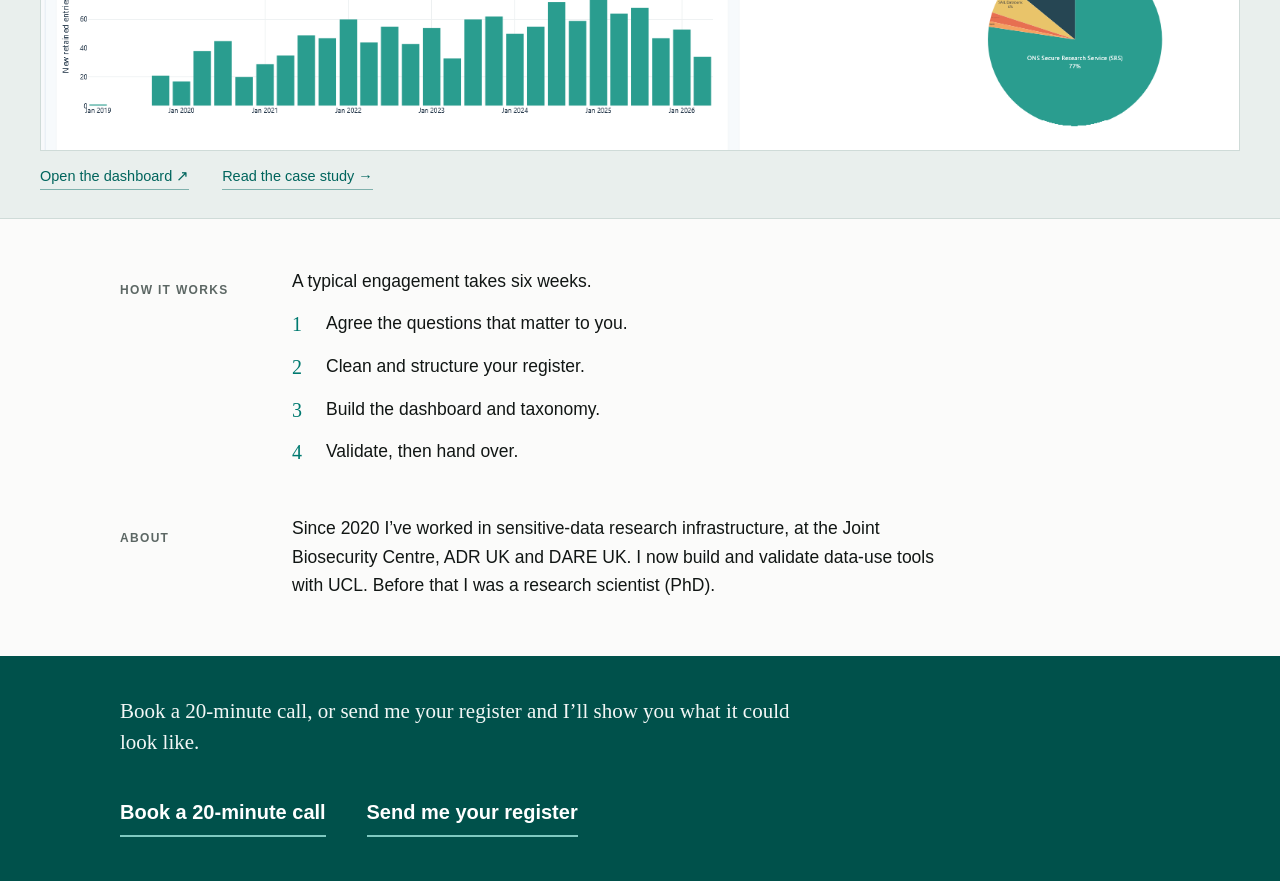
==== commit 0b77f493: "Restructure homepage around services; move narrative to case study - Homepage: who it's for, service" ====
--- a/index.html
+++ b/index.html
@@ -14,278 +14,7 @@
 <!-- <meta property="og:url" content="https://example.com/" /> -->
 <!-- <meta property="og:image" content="https://example.com/dashboard.png" /> -->
 
-<style>
-:root {
-  --ink:        #111614;
-  --ink-soft:   #4a534f;
-  --meta:       #6a736f;
-  --label:      #5c6764;
-  --rule:       #d7dbd9;
-  --page:       #fbfbfa;
-  --teal:       #007a70;
-  --teal-link:  #00655d;
-  --teal-dark:  #00514b;
-  --teal-deep:  #003f39;
-  --band:       #e9efed;
-  --band-edge:  #cfdbd8;
-  --on-teal:    #f2f7f6;
-  --on-teal-2:  #cfe3e0;
-  --on-teal-ul: #7fc9c1;
-
-  --serif: 'Iowan Old Style', 'Palatino Linotype', Palatino, 'Book Antiqua', Georgia, serif;
-  --sans:  -apple-system, BlinkMacSystemFont, 'Segoe UI', Helvetica, Arial, sans-serif;
-
-  --measure: 1120px;  /* text column cap  */
-  --gutter:  40px;    /* text side padding */
-  --rail:    132px;   /* left label column */
-}
-
-*, *::before, *::after { box-sizing: border-box; }
-
-html { -webkit-text-size-adjust: 100%; }
-
-body {
-  margin: 0;
-  background: var(--page);
-  color: var(--ink);
-  font-family: var(--sans);
-  font-size: 17.5px;
-  line-height: 1.64;
-  -webkit-font-smoothing: antialiased;
-  -moz-osx-font-smoothing: grayscale;
-}
-
-/* Full-bleed bands are the page structure; .wrap holds the reading column.
-   Nothing is capped except the text itself, so the window is always filled. */
-.wrap {
-  max-width: var(--measure);
-  margin: 0 auto;
-  padding-left: var(--gutter);
-  padding-right: var(--gutter);
-}
-
-/* ── masthead ──────────────────────────────────────────────── */
-.masthead { border-bottom: 3px solid var(--teal); }
-
-.masthead .wrap {
-  display: flex;
-  flex-wrap: wrap;
-  gap: 24px;
-  align-items: flex-end;
-  justify-content: space-between;
-  padding-top: 34px;
-  padding-bottom: 26px;
-}
-
-.identity { flex: 1 1 380px; }
-
-h1 {
-  margin: 0 0 8px;
-  font-family: var(--serif);
-  font-size: 38px;
-  line-height: 1.08;
-  font-weight: 400;
-  letter-spacing: -0.012em;
-}
-
-.role { margin: 0; font-size: 18px; color: var(--ink-soft); }
-
-.meta {
-  flex: 0 0 auto;
-  text-align: right;
-  font-size: 14.5px;
-  line-height: 1.7;
-  color: var(--meta);
-}
-
-/* ── the argument ──────────────────────────────────────────── */
-.statement { border-bottom: 1px solid var(--rule); }
-
-.statement .wrap { padding-top: 34px; padding-bottom: 32px; }
-
-.statement p {
-  margin: 0;
-  max-width: 62ch;
-  font-family: var(--serif);
-  font-size: 24px;
-  line-height: 1.42;
-  letter-spacing: -0.006em;
-  text-wrap: pretty;
-}
-
-.statement p.sub {
-  margin-top: 14px;
-  font-family: var(--sans);
-  font-size: 18.5px;
-  line-height: 1.55;
-  letter-spacing: 0;
-  color: var(--ink-soft);
-}
-
-.row {
-  display: grid;
-  grid-template-columns: var(--rail) minmax(0, 1fr);
-  gap: 0 40px;
-  padding-top: 48px;
-}
-
-.row:first-of-type { padding-top: 44px; }
-
-.label {
-  grid-column: 1;
-  padding-top: 5px;
-  font-size: 12px;
-  letter-spacing: 0.11em;
-  text-transform: uppercase;
-  color: var(--label);
-}
-
-.row > .prose,
-.row > .body { grid-column: 2; }
-
-.prose {
-  margin: 0;
-  max-width: 66ch;   /* ~66 characters — inside the 65–75 target */
-  text-wrap: pretty;
-}
-
-.audience { padding: 0; list-style: none; }
-.audience li { padding-left: 18px; border-left: 2px solid var(--band-edge); }
-.audience li + li { margin-top: 14px; }
-.audience strong { font-weight: 600; }
-
-/* ── evidence ──────────────────────────────────────────────── */
-/* Full-bleed band. The image runs far wider than the prose, so chart
-   labels stay legible on a large monitor. */
-.evidence {
-  margin: 30px 0 0;
-  padding: 26px var(--gutter) 28px;
-  background: var(--band);
-  border-top: 1px solid var(--band-edge);
-  border-bottom: 1px solid var(--band-edge);
-}
-
-.evidence > div { max-width: 1500px; margin: 0 auto; }
-
-.evidence a.shot { display: block; border: 0; }
-
-.evidence img {
-  display: block;
-  width: 100%;
-  height: auto;
-  border: 1px solid var(--band-edge);
-  background: #fff;
-}
-
-.evidence .open {
-  display: inline-block;
-  margin-top: 14px;
-  font-size: 14.5px;
-}
-
-/* ── the offer ─────────────────────────────────────────────── */
-.commission {
-  margin-top: 56px;
-  background: var(--teal-dark);
-  color: var(--on-teal);
-}
-
-.commission .wrap { padding-top: 40px; padding-bottom: 44px; }
-
-.commission p {
-  margin: 0 0 16px;
-  max-width: 66ch;
-  font-family: var(--serif);
-  font-size: 21px;
-  line-height: 1.48;
-  text-wrap: pretty;
-}
-
-.commission p + p { margin-bottom: 30px; color: var(--on-teal-2); }
-
-.cta {
-  display: inline-block;
-  padding: 12px 0 6px;
-  font-family: var(--sans);
-  font-size: 20px;
-  font-weight: 600;
-  color: #fff;
-  border-bottom: 2px solid var(--on-teal-ul);
-}
-
-.cta:hover, .cta:focus-visible { color: #fff; border-bottom-color: #fff; }
-
-.commission p.alt {
-  margin: 20px 0 0;
-  font-family: var(--sans);
-  font-size: 16.5px;
-  line-height: 1.55;
-  color: var(--on-teal-2);
-}
-
-/* Bio and contact carry no label — the block above is the break. */
-.coda { padding-top: 56px; padding-bottom: 56px; }
-.coda .prose + .contact { margin-top: 40px; }
-.contact { margin: 0; font-size: 18px; }
-
-/* ── links ─────────────────────────────────────────────────── */
-a { color: var(--teal-link); text-decoration: none; border-bottom: 1px solid rgba(0, 101, 93, 0.45); }
-a:hover { color: var(--teal-deep); border-bottom-color: var(--teal-deep); }
-a:focus-visible { outline: 2px solid var(--teal); outline-offset: 3px; border-radius: 1px; }
-.commission a { color: #fff; border-bottom-color: var(--on-teal-ul); }
-.commission a:focus-visible { outline-color: #fff; }
-
-::selection { background: rgba(0, 122, 112, 0.18); }
-
-/* ── narrow ────────────────────────────────────────────────── */
-@media (max-width: 760px) {
-  :root { --gutter: 20px; }
-
-  body { font-size: 16.5px; line-height: 1.66; }
-
-  .masthead .wrap { padding-top: 24px; padding-bottom: 20px; gap: 16px; }
-  h1 { font-size: 34px; line-height: 1.06; }
-  .role { font-size: 16px; }
-  .meta { flex: 1 1 100%; text-align: left; }
-
-  .statement .wrap { padding-top: 24px; padding-bottom: 24px; }
-  .statement p { font-size: 25px; line-height: 1.28; }
-  .statement p.sub { font-size: 16.5px; line-height: 1.55; }
-
-  /* the rail cannot survive here: labels sit above their prose */
-  .row { grid-template-columns: minmax(0, 1fr); padding-top: 26px; }
-  .row:first-of-type { padding-top: 26px; }
-  .label { grid-column: 1; padding-top: 0; padding-bottom: 8px; font-size: 11.5px; }
-  .row > .prose, .row > .body { grid-column: 1; }
-
-  .evidence { padding: 14px var(--gutter) 16px; }
-
-  .commission { margin-top: 30px; }
-  .commission .wrap { padding-top: 24px; padding-bottom: 26px; }
-  .commission p { font-size: 20px; line-height: 1.42; }
-  .commission p + p { font-size: 18px; line-height: 1.5; margin-bottom: 22px; }
-
-  /* full-width tap target, comfortably over 44px */
-  .cta {
-    display: block;
-    padding: 15px 12px;
-    text-align: center;
-    font-size: 15.5px;
-    background: var(--page);
-    color: var(--teal-dark);
-    border-bottom: 3px solid var(--on-teal-ul);
-  }
-  .cta:hover, .cta:focus-visible { color: var(--teal-dark); background: #fff; border-bottom-color: var(--on-teal-ul); }
-
-  .coda { padding-top: 30px; padding-bottom: 40px; }
-  .coda .prose + .contact { margin-top: 26px; }
-  .contact { font-size: 17px; }
-}
-
-@media (prefers-reduced-motion: reduce) {
-  * { transition: none !important; animation: none !important; }
-}
-</style>
+<link rel="stylesheet" href="style.css" />
 </head>
 
 <body>
@@ -312,11 +41,6 @@
   </div>
 
   <section class="row wrap">
-    <h2 class="label">The problem</h2>
-    <p class="prose">Public registers of sensitive data use are essential for transparency, but the information is usually hidden in static Excel files. This makes it difficult to see what research is being done using different kinds of data. Without a clear view of activity it&rsquo;s difficult for researchers to discover precedent, funders to invest strategically, and for anyone who wants to communicate to the public about how their data is being used for public benefit.</p>
-  </section>
-
-  <section class="row wrap">
     <h2 class="label">Who it&rsquo;s for</h2>
     <ul class="prose audience">
       <li><strong>Trusted research environments and data custodians:</strong> show how your data is used, demonstrate public benefit, and publish transparent, searchable registers.</li>
@@ -326,45 +50,52 @@
   </section>
 
   <section class="row wrap">
-    <h2 class="label">The dashboard</h2>
-    <p class="prose">I created a <a href="https://adr-dea-project.onrender.com/">live public dashboard</a> that makes over 1300 research projects accredited under the Digital Economy Act visible and searchable. The dashboard is enriched using a large language model (LLM) to classify projects by what topic they focus on and for what analytical purpose. Visualisations use information directly from the register, as well as these LLM-classifications, to show how research activity is changing over time. For example, the classifications reveal the rapid rise and subsequent fall in COVID-19-related research projects since 2020, while research examining demographic disparities has persisted.</p>
+    <h2 class="label">Services</h2>
+    <ol class="prose steps">
+      <li><strong>Data use dashboards.</strong> Turn a static register of approved projects into a live, searchable dashboard, with each project classified by topic and purpose.</li>
+      <li><strong>Portfolio insight for funders.</strong> Analysis of research activity across your investments: what&rsquo;s used, what&rsquo;s growing, and where activity matches or misses your priorities.</li>
+      <li><strong>Trustworthy AI classification.</strong> Where AI is used to classify or summarise records, a validation plan that tests it against trained human judgement, so you know which results you can rely on.</li>
+    </ol>
+  </section>
+
+  <section class="row wrap">
+    <h2 class="label">Proof</h2>
+    <p class="prose">A live public dashboard of over 1,300 projects accredited under the Digital Economy Act, with a <a href="https://osf.io/3hsnj/overview">pre-registered validation study</a>.</p>
   </section>
 
   <figure class="evidence">
     <div>
       <a class="shot" href="https://adr-dea-project.onrender.com/"><img src="dashboard.png" alt="The DEA Accredited Projects dashboard, Portfolio Analysis view: new register entries by year, new entries by quarter from 2019 to 2026, and a breakdown of projects by Trusted Research Environment provider." width="1612" height="934" /></a>
-      <a class="open" href="https://adr-dea-project.onrender.com/">Open the live dashboard &#8599;</a>
+      <a class="open" href="https://adr-dea-project.onrender.com/">Open the dashboard &#8599;</a>
+      <a class="open" href="case-study.html">Read the case study &rarr;</a>
     </div>
   </figure>
 
   <section class="row wrap">
-    <h2 class="label">The challenge</h2>
-    <p class="prose">The biggest challenge for applied AI in trust-critical domains like sensitive data research is in evaluation. While it&rsquo;s relatively straightforward to use powerful models like LLMs to classify projects, it is much harder to distinguish between trustworthy model outputs and outputs that are confidently wrong.</p>
+    <h2 class="label">How it works</h2>
+    <div class="body">
+      <p class="prose">A typical engagement takes six weeks.</p>
+      <ol class="prose steps">
+        <li>Agree the questions that matter to you.</li>
+        <li>Clean and structure your register.</li>
+        <li>Build the dashboard and taxonomy.</li>
+        <li>Validate, then hand over.</li>
+      </ol>
+    </div>
   </section>
 
   <section class="row wrap">
-    <h2 class="label">Underway</h2>
-    <p class="prose">A validation study for the DEA project classification is currently underway, using trained human coders to measure agreement between the model and human judgement. The study is carefully designed to separate disagreement that arises because of model error, lack of evidence in the register, or gaps in the taxonomy. The full preregistered protocol can be found <a href="https://osf.io/3hsnj/overview">here</a>.</p>
-  </section>
-
-  <section class="row wrap">
-    <h2 class="label">The extension</h2>
-    <p class="prose">This approach could also be extended to link research activity to government policy priorities and research outputs. A joined-up view could help identify where research investments are addressing stated needs, where relevant evidence already exists, and where gaps remain.</p>
+    <h2 class="label">About</h2>
+    <p class="prose">Since 2020 I&rsquo;ve worked in sensitive-data research infrastructure, at the Joint Biosecurity Centre, ADR UK and DARE UK. I now build and validate data-use tools with UCL. Before that I was a research scientist (PhD).</p>
   </section>
 
   <section class="commission">
     <div class="wrap">
-      <p>If you run a secure data environment, fund data infrastructure, or publish a data use register, I will turn your register into a live, searchable view of what your data is used for, with evidence you can put in front of funders and the public.</p>
-      <p>In a typical 6-week engagement, you will receive a cleaned and structured register, a live searchable dashboard enriched with LLM-classifications against a documented taxonomy, and a validation plan.</p>
+      <p>Book a 20-minute call, or send me your register and I&rsquo;ll show you what it could look like.</p>
       <a class="cta" href="mailto:balint@balintstewart.co.uk?subject=20-minute%20call">Book a 20-minute call</a>
-      <p class="alt">Or <a href="mailto:balint@balintstewart.co.uk?subject=Our%20data%20use%20register">send me your register</a>, or a link to it, and I&rsquo;ll show you what it could look like.</p>
+      <a class="cta" href="mailto:balint@balintstewart.co.uk?subject=Our%20data%20use%20register">Send me your register</a>
     </div>
   </section>
-
-  <section class="coda wrap">
-    <p class="prose">I have worked in sensitive data research infrastructure since 2020, first on the national COVID-19 response at the Joint Biosecurity Centre, then at Administrative Data Research UK (ADR UK) and DARE UK. More recently I worked on building AI-powered tools for digital pathology, another high-stakes domain where evaluation <a href="https://flylord365298.substack.com/p/whole-slide-image-pathology-lessons">is as important as raw model capability</a>. I am currently working with UCL on HDR UK-funded research to develop and validate the DEA dashboard.</p>
-    <p class="contact"><a href="mailto:balint@balintstewart.co.uk?subject=20-minute%20call">Book a 20-minute call: balint@balintstewart.co.uk</a></p>
-  </section> 
 
 </main>
 </body>
--- a/style.css
+++ b/style.css
@@ -0,0 +1,276 @@
+:root {
+  --ink:        #111614;
+  --ink-soft:   #4a534f;
+  --meta:       #6a736f;
+  --label:      #5c6764;
+  --rule:       #d7dbd9;
+  --page:       #fbfbfa;
+  --teal:       #007a70;
+  --teal-link:  #00655d;
+  --teal-dark:  #00514b;
+  --teal-deep:  #003f39;
+  --band:       #e9efed;
+  --band-edge:  #cfdbd8;
+  --on-teal:    #f2f7f6;
+  --on-teal-2:  #cfe3e0;
+  --on-teal-ul: #7fc9c1;
+
+  --serif: 'Iowan Old Style', 'Palatino Linotype', Palatino, 'Book Antiqua', Georgia, serif;
+  --sans:  -apple-system, BlinkMacSystemFont, 'Segoe UI', Helvetica, Arial, sans-serif;
+
+  --measure: 1120px;  /* text column cap  */
+  --gutter:  40px;    /* text side padding */
+  --rail:    132px;   /* left label column */
+}
+
+*, *::before, *::after { box-sizing: border-box; }
+
+html { -webkit-text-size-adjust: 100%; }
+
+body {
+  margin: 0;
+  background: var(--page);
+  color: var(--ink);
+  font-family: var(--sans);
+  font-size: 17.5px;
+  line-height: 1.64;
+  -webkit-font-smoothing: antialiased;
+  -moz-osx-font-smoothing: grayscale;
+}
+
+/* Full-bleed bands are the page structure; .wrap holds the reading column.
+   Nothing is capped except the text itself, so the window is always filled. */
+.wrap {
+  max-width: var(--measure);
+  margin: 0 auto;
+  padding-left: var(--gutter);
+  padding-right: var(--gutter);
+}
+
+/* ── masthead ──────────────────────────────────────────────── */
+.masthead { border-bottom: 3px solid var(--teal); }
+
+.masthead .wrap {
+  display: flex;
+  flex-wrap: wrap;
+  gap: 24px;
+  align-items: flex-end;
+  justify-content: space-between;
+  padding-top: 34px;
+  padding-bottom: 26px;
+}
+
+.identity { flex: 1 1 380px; }
+
+h1 {
+  margin: 0 0 8px;
+  font-family: var(--serif);
+  font-size: 38px;
+  line-height: 1.08;
+  font-weight: 400;
+  letter-spacing: -0.012em;
+}
+
+h1 a { color: inherit; border: 0; }
+
+.role { margin: 0; font-size: 18px; color: var(--ink-soft); }
+
+.meta {
+  flex: 0 0 auto;
+  text-align: right;
+  font-size: 14.5px;
+  line-height: 1.7;
+  color: var(--meta);
+}
+
+/* ── the argument ──────────────────────────────────────────── */
+.statement { border-bottom: 1px solid var(--rule); }
+
+.statement .wrap { padding-top: 34px; padding-bottom: 32px; }
+
+.statement p {
+  margin: 0;
+  max-width: 62ch;
+  font-family: var(--serif);
+  font-size: 24px;
+  line-height: 1.42;
+  letter-spacing: -0.006em;
+  text-wrap: pretty;
+}
+
+.statement p.sub {
+  margin-top: 14px;
+  font-family: var(--sans);
+  font-size: 18.5px;
+  line-height: 1.55;
+  letter-spacing: 0;
+  color: var(--ink-soft);
+}
+
+.row {
+  display: grid;
+  grid-template-columns: var(--rail) minmax(0, 1fr);
+  gap: 0 40px;
+  padding-top: 48px;
+}
+
+.row:first-of-type { padding-top: 44px; }
+
+.label {
+  grid-column: 1;
+  padding-top: 5px;
+  font-size: 12px;
+  letter-spacing: 0.11em;
+  text-transform: uppercase;
+  color: var(--label);
+}
+
+.row > .prose,
+.row > .body { grid-column: 2; }
+
+.prose {
+  margin: 0;
+  max-width: 66ch;   /* ~66 characters — inside the 65–75 target */
+  text-wrap: pretty;
+}
+
+.audience { padding: 0; list-style: none; }
+.audience li { padding-left: 18px; border-left: 2px solid var(--band-edge); }
+.audience li + li { margin-top: 14px; }
+.audience strong { font-weight: 600; }
+
+.steps { padding: 0; list-style: none; counter-reset: step; }
+.steps li { position: relative; padding-left: 34px; counter-increment: step; }
+.steps li + li { margin-top: 14px; }
+.steps li::before {
+  content: counter(step);
+  position: absolute;
+  left: 0;
+  top: -1px;
+  font-family: var(--serif);
+  font-size: 20px;
+  color: var(--teal);
+}
+.steps strong { font-weight: 600; }
+.body > .prose + .prose { margin-top: 14px; }
+
+/* ── evidence ──────────────────────────────────────────────── */
+/* Full-bleed band. The image runs far wider than the prose, so chart
+   labels stay legible on a large monitor. */
+.evidence {
+  margin: 30px 0 0;
+  padding: 26px var(--gutter) 28px;
+  background: var(--band);
+  border-top: 1px solid var(--band-edge);
+  border-bottom: 1px solid var(--band-edge);
+}
+
+.evidence > div { max-width: 1500px; margin: 0 auto; }
+
+.evidence a.shot { display: block; border: 0; }
+
+.evidence img {
+  display: block;
+  width: 100%;
+  height: auto;
+  border: 1px solid var(--band-edge);
+  background: #fff;
+}
+
+.evidence .open + .open { margin-left: 28px; }
+
+.evidence .open {
+  display: inline-block;
+  margin-top: 14px;
+  font-size: 14.5px;
+}
+
+/* ── the offer ─────────────────────────────────────────────── */
+.commission {
+  margin-top: 56px;
+  background: var(--teal-dark);
+  color: var(--on-teal);
+}
+
+.commission .wrap { padding-top: 40px; padding-bottom: 44px; }
+
+.commission p {
+  margin: 0 0 16px;
+  max-width: 66ch;
+  font-family: var(--serif);
+  font-size: 21px;
+  line-height: 1.48;
+  text-wrap: pretty;
+}
+
+.commission p { margin-bottom: 26px; }
+
+.cta {
+  display: inline-block;
+  padding: 12px 0 6px;
+  font-family: var(--sans);
+  font-size: 20px;
+  font-weight: 600;
+  color: #fff;
+  border-bottom: 2px solid var(--on-teal-ul);
+}
+
+.cta:hover, .cta:focus-visible { color: #fff; border-bottom-color: #fff; }
+.cta + .cta { margin-left: 36px; }
+
+/* ── links ─────────────────────────────────────────────────── */
+a { color: var(--teal-link); text-decoration: none; border-bottom: 1px solid rgba(0, 101, 93, 0.45); }
+a:hover { color: var(--teal-deep); border-bottom-color: var(--teal-deep); }
+a:focus-visible { outline: 2px solid var(--teal); outline-offset: 3px; border-radius: 1px; }
+.commission a { color: #fff; border-bottom-color: var(--on-teal-ul); }
+.commission a:focus-visible { outline-color: #fff; }
+
+::selection { background: rgba(0, 122, 112, 0.18); }
+
+/* ── narrow ────────────────────────────────────────────────── */
+@media (max-width: 760px) {
+  :root { --gutter: 20px; }
+
+  body { font-size: 16.5px; line-height: 1.66; }
+
+  .masthead .wrap { padding-top: 24px; padding-bottom: 20px; gap: 16px; }
+  h1 { font-size: 34px; line-height: 1.06; }
+  .role { font-size: 16px; }
+  .meta { flex: 1 1 100%; text-align: left; }
+
+  .statement .wrap { padding-top: 24px; padding-bottom: 24px; }
+  .statement p { font-size: 25px; line-height: 1.28; }
+  .statement p.sub { font-size: 16.5px; line-height: 1.55; }
+
+  /* the rail cannot survive here: labels sit above their prose */
+  .row { grid-template-columns: minmax(0, 1fr); padding-top: 26px; }
+  .row:first-of-type { padding-top: 26px; }
+  .label { grid-column: 1; padding-top: 0; padding-bottom: 8px; font-size: 11.5px; }
+  .row > .prose, .row > .body { grid-column: 1; }
+
+  .evidence { padding: 14px var(--gutter) 16px; }
+  .evidence .open + .open { margin-left: 22px; }
+
+  .commission { margin-top: 36px; }
+  .commission .wrap { padding-top: 24px; padding-bottom: 26px; }
+  .commission p { font-size: 20px; line-height: 1.42; }
+  .commission p { margin-bottom: 20px; }
+
+  /* full-width tap target, comfortably over 44px */
+  .commission .cta {
+    display: block;
+    padding: 15px 12px;
+    text-align: center;
+    font-size: 15.5px;
+    background: var(--page);
+    color: var(--teal-dark);
+    border-bottom: 3px solid var(--on-teal-ul);
+  }
+  .cta + .cta { margin: 12px 0 0; }
+  .commission .cta:hover, .commission .cta:focus-visible { color: var(--teal-dark); background: #fff; border-bottom-color: var(--on-teal-ul); }
+
+}
+
+@media (prefers-reduced-motion: reduce) {
+  * { transition: none !important; animation: none !important; }
+}
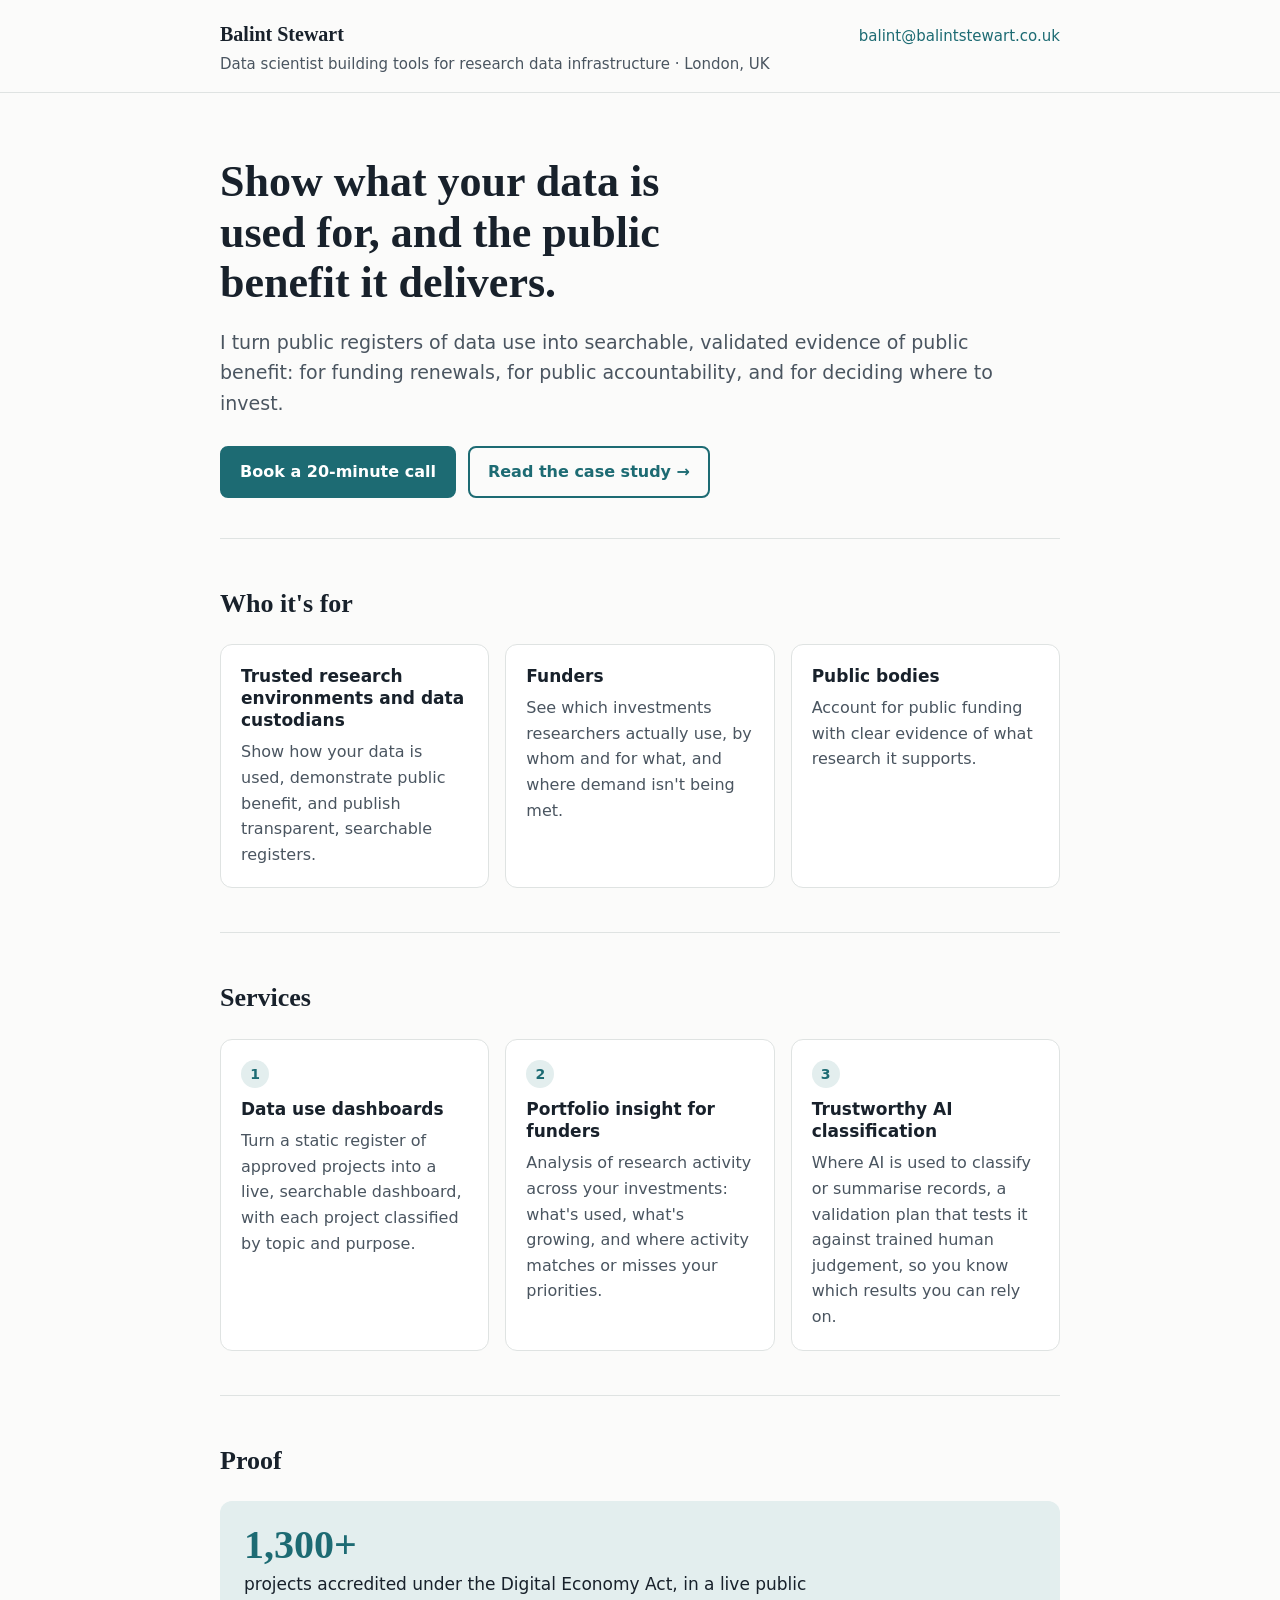
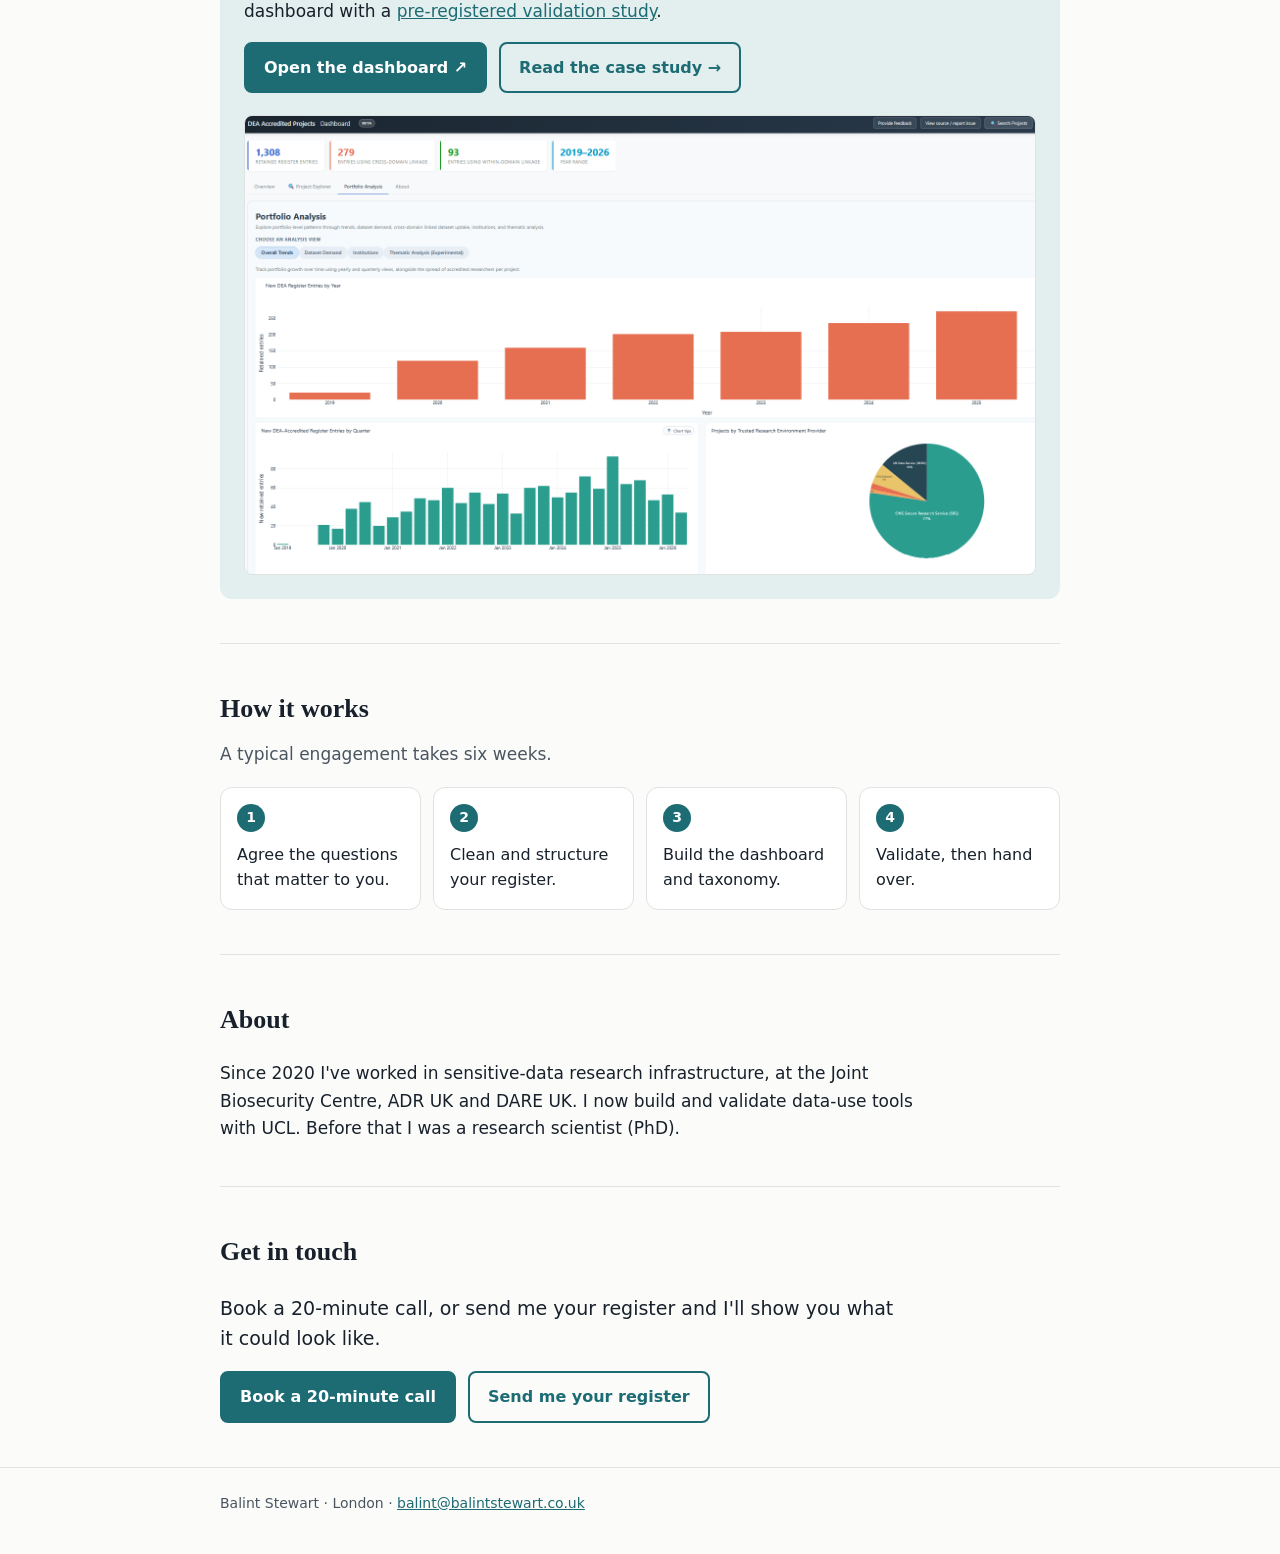
==== commit c19dfa69: "Adopt card layout for homepage and case study - Hero with CTAs above the fold; cards for audience, s" ====
--- a/index.html
+++ b/index.html
@@ -1,102 +1,125 @@
-<!DOCTYPE html>
+<!doctype html>
 <html lang="en-GB">
 <head>
-<meta charset="utf-8" />
-<meta name="viewport" content="width=device-width, initial-scale=1" />
-<title>Balint Stewart — data scientist, research data infrastructure</title>
-<meta name="description" content="I turn public registers of data use into searchable, validated evidence of what your data is used for and the public benefit it delivers." />
-<meta name="theme-color" content="#fbfbfa" />
+<meta charset="utf-8">
+<meta name="viewport" content="width=device-width, initial-scale=1">
+<title>Balint Stewart | Data use evidence for research data infrastructure</title>
+<meta name="description" content="Searchable, validated evidence of what your data is used for and the public benefit it delivers. Dashboards and analysis for trusted research environments, data custodians, funders and public bodies.">
+<meta property="og:title" content="Balint Stewart | Data use evidence for research data infrastructure">
+<meta property="og:description" content="Searchable, validated evidence of what your data is used for and the public benefit it delivers.">
+<meta property="og:type" content="website">
+<meta name="theme-color" content="#fbfbfa">
+<link rel="stylesheet" href="style.css?v=2">
+</head>
+<body>
 
-<!-- Open Graph. Set og:url and og:image to absolute URLs once the domain is live. -->
-<meta property="og:type" content="profile" />
-<meta property="og:title" content="Balint Stewart — data scientist, research data infrastructure" />
-<meta property="og:description" content="I turn public registers of data use into searchable, validated evidence of what your data is used for and the public benefit it delivers." />
-<!-- <meta property="og:url" content="https://example.com/" /> -->
-<!-- <meta property="og:image" content="https://example.com/dashboard.png" /> -->
+<header class="top">
+  <div class="wrap">
+    <div>
+      <p class="name">Balint Stewart</p>
+      <p class="role">Data scientist building tools for research data infrastructure · London, UK</p>
+    </div>
+    <div class="contact"><a href="mailto:balint@balintstewart.co.uk">balint@balintstewart.co.uk</a></div>
+  </div>
+</header>
 
-<link rel="stylesheet" href="style.css" />
-</head>
+<main class="wrap">
 
-<body>
-<main>
-
-  <header class="masthead">
-    <div class="wrap">
-      <div class="identity">
-        <h1>Balint Stewart</h1>
-        <p class="role">Data scientist building tools for research data infrastructure</p>
-      </div>
-      <div class="meta">
-        <div>London, UK</div>
-        <div><a href="mailto:balint@balintstewart.co.uk">balint@balintstewart.co.uk</a></div>
-      </div>
-    </div>
-  </header>
-
-  <div class="statement">
-    <div class="wrap">
-      <p>Show what your data is used for, and the public benefit it delivers.</p>
-      <p class="sub">I turn public registers of data use into searchable, validated evidence of public benefit: for funding renewals, for public accountability, and for deciding where to invest.</p>
+  <div class="hero">
+    <h1>Show what your data is used for, and the public benefit it delivers.</h1>
+    <p>I turn public registers of data use into searchable, validated evidence of public benefit: for funding renewals, for public accountability, and for deciding where to invest.</p>
+    <div class="btns">
+      <a class="btn primary" href="mailto:balint@balintstewart.co.uk?subject=20-minute%20call">Book a 20-minute call</a>
+      <a class="btn ghost" href="case-study.html">Read the case study →</a>
     </div>
   </div>
 
-  <section class="row wrap">
-    <h2 class="label">Who it&rsquo;s for</h2>
-    <ul class="prose audience">
-      <li><strong>Trusted research environments and data custodians:</strong> show how your data is used, demonstrate public benefit, and publish transparent, searchable registers.</li>
-      <li><strong>Funders:</strong> see which investments researchers actually use, by whom and for what, and where demand isn&rsquo;t being met.</li>
-      <li><strong>Public bodies:</strong> account for public funding with clear evidence of what research it supports.</li>
-    </ul>
+  <section>
+    <h2>Who it's for</h2>
+    <div class="grid">
+      <div class="card">
+        <h3>Trusted research environments and data custodians</h3>
+        <p>Show how your data is used, demonstrate public benefit, and publish transparent, searchable registers.</p>
+      </div>
+      <div class="card">
+        <h3>Funders</h3>
+        <p>See which investments researchers actually use, by whom and for what, and where demand isn't being met.</p>
+      </div>
+      <div class="card">
+        <h3>Public bodies</h3>
+        <p>Account for public funding with clear evidence of what research it supports.</p>
+      </div>
+    </div>
   </section>
 
-  <section class="row wrap">
-    <h2 class="label">Services</h2>
-    <ol class="prose steps">
-      <li><strong>Data use dashboards.</strong> Turn a static register of approved projects into a live, searchable dashboard, with each project classified by topic and purpose.</li>
-      <li><strong>Portfolio insight for funders.</strong> Analysis of research activity across your investments: what&rsquo;s used, what&rsquo;s growing, and where activity matches or misses your priorities.</li>
-      <li><strong>Trustworthy AI classification.</strong> Where AI is used to classify or summarise records, a validation plan that tests it against trained human judgement, so you know which results you can rely on.</li>
+  <section>
+    <h2>Services</h2>
+    <div class="grid">
+      <div class="card">
+        <span class="num">1</span>
+        <h3>Data use dashboards</h3>
+        <p>Turn a static register of approved projects into a live, searchable dashboard, with each project classified by topic and purpose.</p>
+      </div>
+      <div class="card">
+        <span class="num">2</span>
+        <h3>Portfolio insight for funders</h3>
+        <p>Analysis of research activity across your investments: what's used, what's growing, and where activity matches or misses your priorities.</p>
+      </div>
+      <div class="card">
+        <span class="num">3</span>
+        <h3>Trustworthy AI classification</h3>
+        <p>Where AI is used to classify or summarise records, a validation plan that tests it against trained human judgement, so you know which results you can rely on.</p>
+      </div>
+    </div>
+  </section>
+
+  <section>
+    <h2>Proof</h2>
+    <div class="proof">
+      <div class="proof-head">
+        <div>
+          <div class="stat">1,300+</div>
+          <p>projects accredited under the Digital Economy Act, in a live public dashboard with a <a href="https://osf.io/3hsnj/overview">pre-registered validation study</a>.</p>
+        </div>
+        <div class="btns">
+          <a class="btn primary" href="https://adr-dea-project.onrender.com/">Open the dashboard ↗</a>
+          <a class="btn ghost" href="case-study.html">Read the case study →</a>
+        </div>
+      </div>
+      <a class="shot" href="https://adr-dea-project.onrender.com/"><img src="dashboard.png" alt="The DEA Accredited Projects dashboard, Portfolio Analysis view: new register entries by year, new entries by quarter from 2019 to 2026, and a breakdown of projects by Trusted Research Environment provider." width="1612" height="934"></a>
+    </div>
+  </section>
+
+  <section>
+    <h2>How it works</h2>
+    <p class="lead">A typical engagement takes six weeks.</p>
+    <ol class="steps">
+      <li>Agree the questions that matter to you.</li>
+      <li>Clean and structure your register.</li>
+      <li>Build the dashboard and taxonomy.</li>
+      <li>Validate, then hand over.</li>
     </ol>
   </section>
 
-  <section class="row wrap">
-    <h2 class="label">Proof</h2>
-    <p class="prose">A live public dashboard of over 1,300 projects accredited under the Digital Economy Act, with a <a href="https://osf.io/3hsnj/overview">pre-registered validation study</a>.</p>
+  <section class="text">
+    <h2>About</h2>
+    <p>Since 2020 I've worked in sensitive-data research infrastructure, at the Joint Biosecurity Centre, ADR UK and DARE UK. I now build and validate data-use tools with UCL. Before that I was a research scientist (PhD).</p>
   </section>
 
-  <figure class="evidence">
-    <div>
-      <a class="shot" href="https://adr-dea-project.onrender.com/"><img src="dashboard.png" alt="The DEA Accredited Projects dashboard, Portfolio Analysis view: new register entries by year, new entries by quarter from 2019 to 2026, and a breakdown of projects by Trusted Research Environment provider." width="1612" height="934" /></a>
-      <a class="open" href="https://adr-dea-project.onrender.com/">Open the dashboard &#8599;</a>
-      <a class="open" href="case-study.html">Read the case study &rarr;</a>
-    </div>
-  </figure>
-
-  <section class="row wrap">
-    <h2 class="label">How it works</h2>
-    <div class="body">
-      <p class="prose">A typical engagement takes six weeks.</p>
-      <ol class="prose steps">
-        <li>Agree the questions that matter to you.</li>
-        <li>Clean and structure your register.</li>
-        <li>Build the dashboard and taxonomy.</li>
-        <li>Validate, then hand over.</li>
-      </ol>
-    </div>
-  </section>
-
-  <section class="row wrap">
-    <h2 class="label">About</h2>
-    <p class="prose">Since 2020 I&rsquo;ve worked in sensitive-data research infrastructure, at the Joint Biosecurity Centre, ADR UK and DARE UK. I now build and validate data-use tools with UCL. Before that I was a research scientist (PhD).</p>
-  </section>
-
-  <section class="commission">
-    <div class="wrap">
-      <p>Book a 20-minute call, or send me your register and I&rsquo;ll show you what it could look like.</p>
-      <a class="cta" href="mailto:balint@balintstewart.co.uk?subject=20-minute%20call">Book a 20-minute call</a>
-      <a class="cta" href="mailto:balint@balintstewart.co.uk?subject=Our%20data%20use%20register">Send me your register</a>
+  <section class="cta">
+    <h2>Get in touch</h2>
+    <p>Book a 20-minute call, or send me your register and I'll show you what it could look like.</p>
+    <div class="btns">
+      <a class="btn primary" href="mailto:balint@balintstewart.co.uk?subject=20-minute%20call">Book a 20-minute call</a>
+      <a class="btn ghost" href="mailto:balint@balintstewart.co.uk?subject=Our%20data%20use%20register">Send me your register</a>
     </div>
   </section>
 
 </main>
+
+<footer>
+  <div class="wrap">Balint Stewart · London · <a href="mailto:balint@balintstewart.co.uk">balint@balintstewart.co.uk</a></div>
+</footer>
+
 </body>
 </html>
--- a/style.css
+++ b/style.css
@@ -1,276 +1,77 @@
-:root {
-  --ink:        #111614;
-  --ink-soft:   #4a534f;
-  --meta:       #6a736f;
-  --label:      #5c6764;
-  --rule:       #d7dbd9;
-  --page:       #fbfbfa;
-  --teal:       #007a70;
-  --teal-link:  #00655d;
-  --teal-dark:  #00514b;
-  --teal-deep:  #003f39;
-  --band:       #e9efed;
-  --band-edge:  #cfdbd8;
-  --on-teal:    #f2f7f6;
-  --on-teal-2:  #cfe3e0;
-  --on-teal-ul: #7fc9c1;
+:root{
+  --bg:#fbfbfa; --ink:#18212B; --muted:#4a5560; --teal:#1D6B73; --teal-dark:#14525a;
+  --tint:#E3EEEE; --line:#dfe3e2; --card:#ffffff;
+}
+*{box-sizing:border-box}
+html{-webkit-text-size-adjust:100%}
+body{margin:0;background:var(--bg);color:var(--ink);font:17px/1.6 system-ui,-apple-system,"Segoe UI",Roboto,Helvetica,Arial,sans-serif}
+a{color:var(--teal)}
+a:hover{color:var(--teal-dark)}
+.wrap{max-width:880px;margin:0 auto;padding:0 20px}
 
-  --serif: 'Iowan Old Style', 'Palatino Linotype', Palatino, 'Book Antiqua', Georgia, serif;
-  --sans:  -apple-system, BlinkMacSystemFont, 'Segoe UI', Helvetica, Arial, sans-serif;
+/* header */
+header.top{border-bottom:1px solid var(--line);background:var(--bg)}
+header.top .wrap{display:flex;flex-wrap:wrap;justify-content:space-between;align-items:baseline;gap:6px 24px;padding-top:18px;padding-bottom:16px}
+.name{font-family:Georgia,"Times New Roman",serif;font-weight:700;font-size:20px;margin:0}
+.name a{color:inherit;text-decoration:none}
+.role{color:var(--muted);font-size:15px;margin:2px 0 0}
+.contact{font-size:15px;color:var(--muted)}
+.contact a{text-decoration:none}
 
-  --measure: 1120px;  /* text column cap  */
-  --gutter:  40px;    /* text side padding */
-  --rail:    132px;   /* left label column */
+/* hero */
+.hero{padding:64px 0 40px}
+.hero h1{font-family:Georgia,"Times New Roman",serif;font-size:clamp(30px,5vw,44px);line-height:1.15;margin:0 0 18px;max-width:20ch}
+.hero p{font-size:19px;color:var(--muted);max-width:42em;margin:0 0 28px}
+.hero p:last-child{margin-bottom:0}
+
+/* buttons */
+.btns{display:flex;flex-wrap:wrap;gap:12px}
+.btn{display:inline-block;padding:11px 18px;border-radius:8px;font-weight:600;font-size:16px;text-decoration:none;border:2px solid var(--teal)}
+.btn.primary{background:var(--teal);color:#fff}
+.btn.primary:hover{background:var(--teal-dark);border-color:var(--teal-dark);color:#fff}
+.btn.ghost{background:transparent;color:var(--teal)}
+.btn.ghost:hover{background:var(--tint)}
+
+/* sections */
+section{padding:44px 0;border-top:1px solid var(--line)}
+h2{font-family:Georgia,"Times New Roman",serif;font-size:26px;margin:0 0 20px}
+.text p{max-width:42em;margin:0}
+.text p + p{margin-top:14px}
+
+/* cards */
+.grid{display:grid;gap:16px;grid-template-columns:repeat(3,1fr)}
+.card{background:var(--card);border:1px solid var(--line);border-radius:12px;padding:20px}
+.card h3{font-size:17px;margin:0 0 8px;line-height:1.3}
+.card p{margin:0;color:var(--muted);font-size:16px}
+.num{display:inline-flex;align-items:center;justify-content:center;width:28px;height:28px;border-radius:50%;background:var(--tint);color:var(--teal);font-weight:700;font-size:14px;margin-bottom:10px}
+
+/* proof */
+.proof{background:var(--tint);border-radius:12px;padding:24px}
+.proof-head{display:flex;flex-wrap:wrap;gap:16px 28px;align-items:center;justify-content:space-between}
+.proof .stat{font-family:Georgia,"Times New Roman",serif;font-size:40px;font-weight:700;color:var(--teal);line-height:1}
+.proof p{margin:6px 0 0;max-width:36em}
+.proof .shot{margin-top:22px}
+
+/* dashboard screenshot */
+.shot{display:block;margin:0}
+.shot img{display:block;width:100%;height:auto;border:1px solid var(--line);border-radius:8px;background:#fff}
+figure.shot{margin-top:24px}
+figcaption{margin-top:10px;font-size:15px;color:var(--muted)}
+
+/* engagement steps */
+.steps{list-style:none;margin:0;padding:0;display:grid;grid-template-columns:repeat(4,1fr);gap:12px;counter-reset:s}
+.steps li{counter-increment:s;background:var(--card);border:1px solid var(--line);border-radius:12px;padding:16px;font-size:16px}
+.steps li::before{content:counter(s);display:flex;align-items:center;justify-content:center;width:28px;height:28px;border-radius:50%;background:var(--teal);color:#fff;font-weight:700;font-size:14px;margin-bottom:10px}
+.lead{color:var(--muted);margin:-8px 0 18px}
+
+.cta p{font-size:19px;margin:0 0 18px;max-width:36em}
+
+footer{border-top:1px solid var(--line);padding:24px 0 40px;color:var(--muted);font-size:14px}
+
+@media (max-width:760px){
+  .grid{grid-template-columns:1fr}
+  .steps{grid-template-columns:1fr 1fr}
+  .hero{padding:44px 0 28px}
+  .proof{padding:18px}
 }
-
-*, *::before, *::after { box-sizing: border-box; }
-
-html { -webkit-text-size-adjust: 100%; }
-
-body {
-  margin: 0;
-  background: var(--page);
-  color: var(--ink);
-  font-family: var(--sans);
-  font-size: 17.5px;
-  line-height: 1.64;
-  -webkit-font-smoothing: antialiased;
-  -moz-osx-font-smoothing: grayscale;
-}
-
-/* Full-bleed bands are the page structure; .wrap holds the reading column.
-   Nothing is capped except the text itself, so the window is always filled. */
-.wrap {
-  max-width: var(--measure);
-  margin: 0 auto;
-  padding-left: var(--gutter);
-  padding-right: var(--gutter);
-}
-
-/* ── masthead ──────────────────────────────────────────────── */
-.masthead { border-bottom: 3px solid var(--teal); }
-
-.masthead .wrap {
-  display: flex;
-  flex-wrap: wrap;
-  gap: 24px;
-  align-items: flex-end;
-  justify-content: space-between;
-  padding-top: 34px;
-  padding-bottom: 26px;
-}
-
-.identity { flex: 1 1 380px; }
-
-h1 {
-  margin: 0 0 8px;
-  font-family: var(--serif);
-  font-size: 38px;
-  line-height: 1.08;
-  font-weight: 400;
-  letter-spacing: -0.012em;
-}
-
-h1 a { color: inherit; border: 0; }
-
-.role { margin: 0; font-size: 18px; color: var(--ink-soft); }
-
-.meta {
-  flex: 0 0 auto;
-  text-align: right;
-  font-size: 14.5px;
-  line-height: 1.7;
-  color: var(--meta);
-}
-
-/* ── the argument ──────────────────────────────────────────── */
-.statement { border-bottom: 1px solid var(--rule); }
-
-.statement .wrap { padding-top: 34px; padding-bottom: 32px; }
-
-.statement p {
-  margin: 0;
-  max-width: 62ch;
-  font-family: var(--serif);
-  font-size: 24px;
-  line-height: 1.42;
-  letter-spacing: -0.006em;
-  text-wrap: pretty;
-}
-
-.statement p.sub {
-  margin-top: 14px;
-  font-family: var(--sans);
-  font-size: 18.5px;
-  line-height: 1.55;
-  letter-spacing: 0;
-  color: var(--ink-soft);
-}
-
-.row {
-  display: grid;
-  grid-template-columns: var(--rail) minmax(0, 1fr);
-  gap: 0 40px;
-  padding-top: 48px;
-}
-
-.row:first-of-type { padding-top: 44px; }
-
-.label {
-  grid-column: 1;
-  padding-top: 5px;
-  font-size: 12px;
-  letter-spacing: 0.11em;
-  text-transform: uppercase;
-  color: var(--label);
-}
-
-.row > .prose,
-.row > .body { grid-column: 2; }
-
-.prose {
-  margin: 0;
-  max-width: 66ch;   /* ~66 characters — inside the 65–75 target */
-  text-wrap: pretty;
-}
-
-.audience { padding: 0; list-style: none; }
-.audience li { padding-left: 18px; border-left: 2px solid var(--band-edge); }
-.audience li + li { margin-top: 14px; }
-.audience strong { font-weight: 600; }
-
-.steps { padding: 0; list-style: none; counter-reset: step; }
-.steps li { position: relative; padding-left: 34px; counter-increment: step; }
-.steps li + li { margin-top: 14px; }
-.steps li::before {
-  content: counter(step);
-  position: absolute;
-  left: 0;
-  top: -1px;
-  font-family: var(--serif);
-  font-size: 20px;
-  color: var(--teal);
-}
-.steps strong { font-weight: 600; }
-.body > .prose + .prose { margin-top: 14px; }
-
-/* ── evidence ──────────────────────────────────────────────── */
-/* Full-bleed band. The image runs far wider than the prose, so chart
-   labels stay legible on a large monitor. */
-.evidence {
-  margin: 30px 0 0;
-  padding: 26px var(--gutter) 28px;
-  background: var(--band);
-  border-top: 1px solid var(--band-edge);
-  border-bottom: 1px solid var(--band-edge);
-}
-
-.evidence > div { max-width: 1500px; margin: 0 auto; }
-
-.evidence a.shot { display: block; border: 0; }
-
-.evidence img {
-  display: block;
-  width: 100%;
-  height: auto;
-  border: 1px solid var(--band-edge);
-  background: #fff;
-}
-
-.evidence .open + .open { margin-left: 28px; }
-
-.evidence .open {
-  display: inline-block;
-  margin-top: 14px;
-  font-size: 14.5px;
-}
-
-/* ── the offer ─────────────────────────────────────────────── */
-.commission {
-  margin-top: 56px;
-  background: var(--teal-dark);
-  color: var(--on-teal);
-}
-
-.commission .wrap { padding-top: 40px; padding-bottom: 44px; }
-
-.commission p {
-  margin: 0 0 16px;
-  max-width: 66ch;
-  font-family: var(--serif);
-  font-size: 21px;
-  line-height: 1.48;
-  text-wrap: pretty;
-}
-
-.commission p { margin-bottom: 26px; }
-
-.cta {
-  display: inline-block;
-  padding: 12px 0 6px;
-  font-family: var(--sans);
-  font-size: 20px;
-  font-weight: 600;
-  color: #fff;
-  border-bottom: 2px solid var(--on-teal-ul);
-}
-
-.cta:hover, .cta:focus-visible { color: #fff; border-bottom-color: #fff; }
-.cta + .cta { margin-left: 36px; }
-
-/* ── links ─────────────────────────────────────────────────── */
-a { color: var(--teal-link); text-decoration: none; border-bottom: 1px solid rgba(0, 101, 93, 0.45); }
-a:hover { color: var(--teal-deep); border-bottom-color: var(--teal-deep); }
-a:focus-visible { outline: 2px solid var(--teal); outline-offset: 3px; border-radius: 1px; }
-.commission a { color: #fff; border-bottom-color: var(--on-teal-ul); }
-.commission a:focus-visible { outline-color: #fff; }
-
-::selection { background: rgba(0, 122, 112, 0.18); }
-
-/* ── narrow ────────────────────────────────────────────────── */
-@media (max-width: 760px) {
-  :root { --gutter: 20px; }
-
-  body { font-size: 16.5px; line-height: 1.66; }
-
-  .masthead .wrap { padding-top: 24px; padding-bottom: 20px; gap: 16px; }
-  h1 { font-size: 34px; line-height: 1.06; }
-  .role { font-size: 16px; }
-  .meta { flex: 1 1 100%; text-align: left; }
-
-  .statement .wrap { padding-top: 24px; padding-bottom: 24px; }
-  .statement p { font-size: 25px; line-height: 1.28; }
-  .statement p.sub { font-size: 16.5px; line-height: 1.55; }
-
-  /* the rail cannot survive here: labels sit above their prose */
-  .row { grid-template-columns: minmax(0, 1fr); padding-top: 26px; }
-  .row:first-of-type { padding-top: 26px; }
-  .label { grid-column: 1; padding-top: 0; padding-bottom: 8px; font-size: 11.5px; }
-  .row > .prose, .row > .body { grid-column: 1; }
-
-  .evidence { padding: 14px var(--gutter) 16px; }
-  .evidence .open + .open { margin-left: 22px; }
-
-  .commission { margin-top: 36px; }
-  .commission .wrap { padding-top: 24px; padding-bottom: 26px; }
-  .commission p { font-size: 20px; line-height: 1.42; }
-  .commission p { margin-bottom: 20px; }
-
-  /* full-width tap target, comfortably over 44px */
-  .commission .cta {
-    display: block;
-    padding: 15px 12px;
-    text-align: center;
-    font-size: 15.5px;
-    background: var(--page);
-    color: var(--teal-dark);
-    border-bottom: 3px solid var(--on-teal-ul);
-  }
-  .cta + .cta { margin: 12px 0 0; }
-  .commission .cta:hover, .commission .cta:focus-visible { color: var(--teal-dark); background: #fff; border-bottom-color: var(--on-teal-ul); }
-
-}
-
-@media (prefers-reduced-motion: reduce) {
-  * { transition: none !important; animation: none !important; }
-}
+@media (max-width:420px){ .steps{grid-template-columns:1fr} }
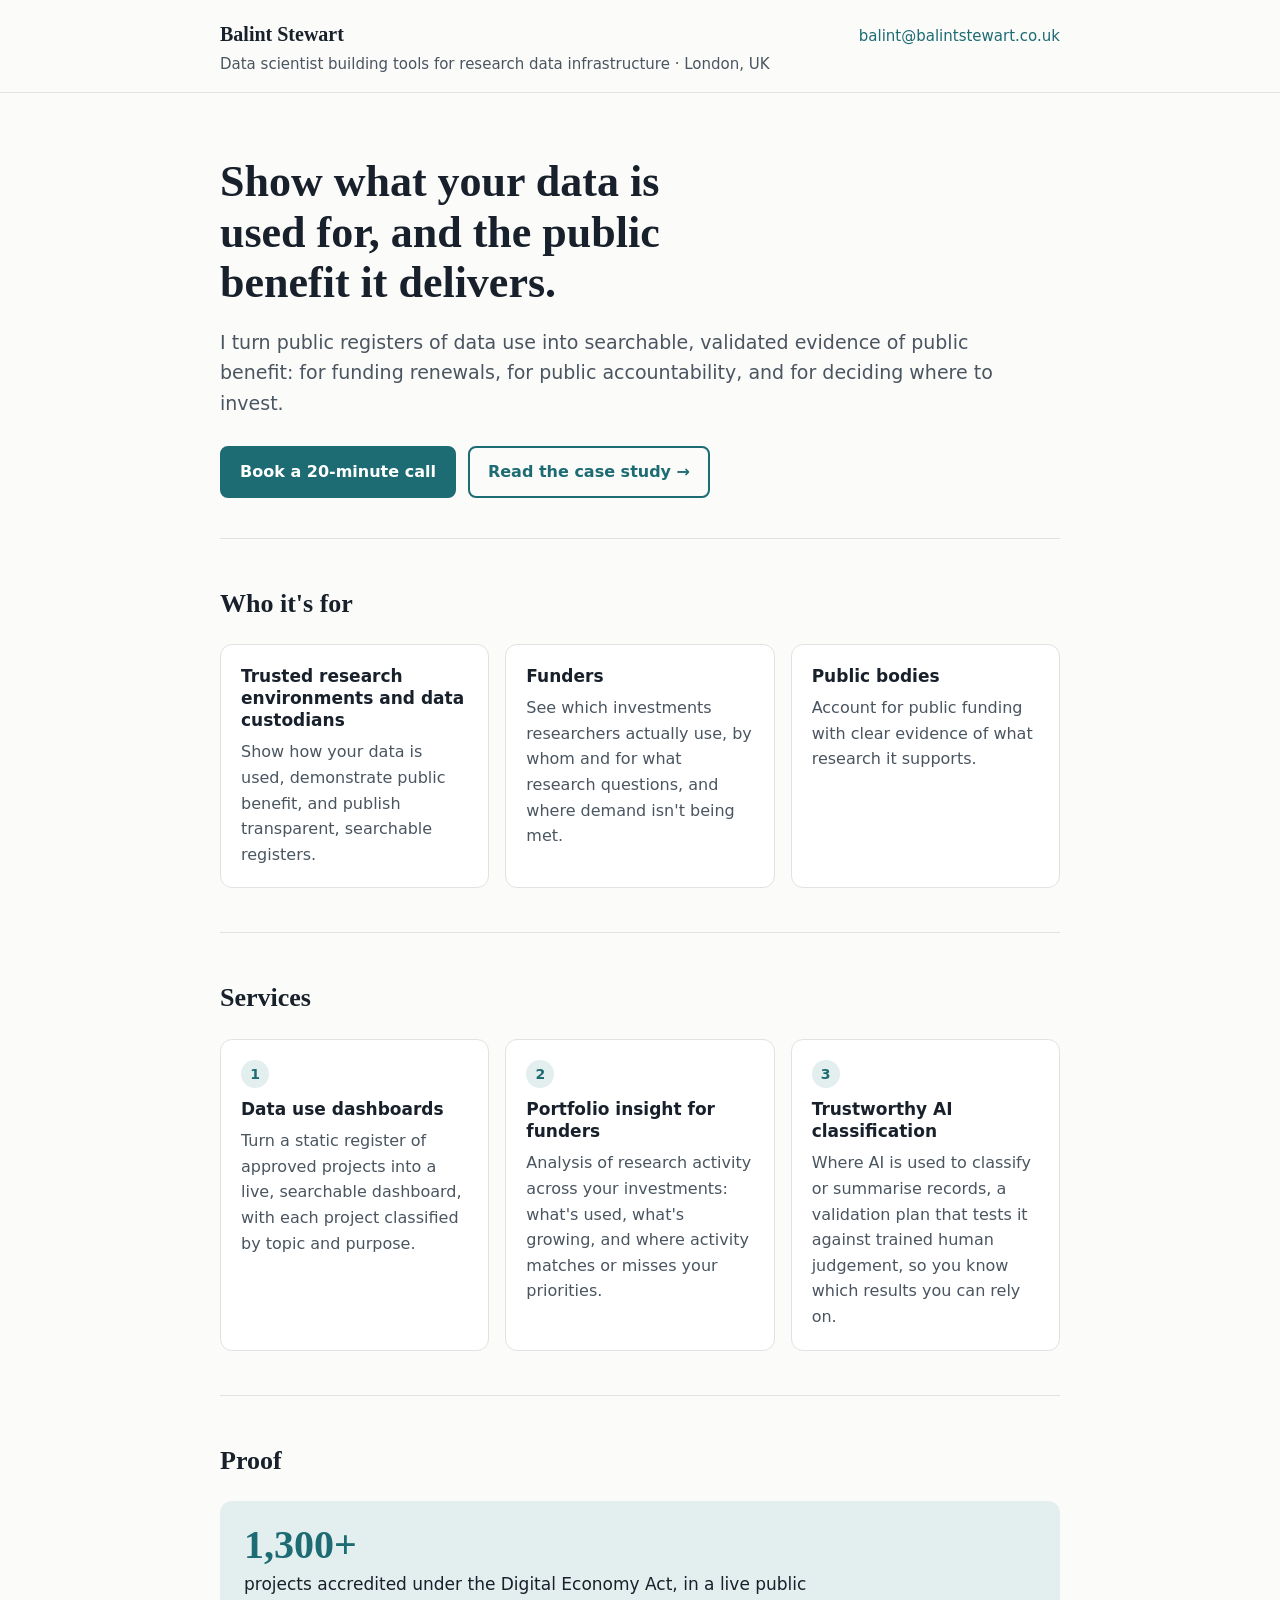
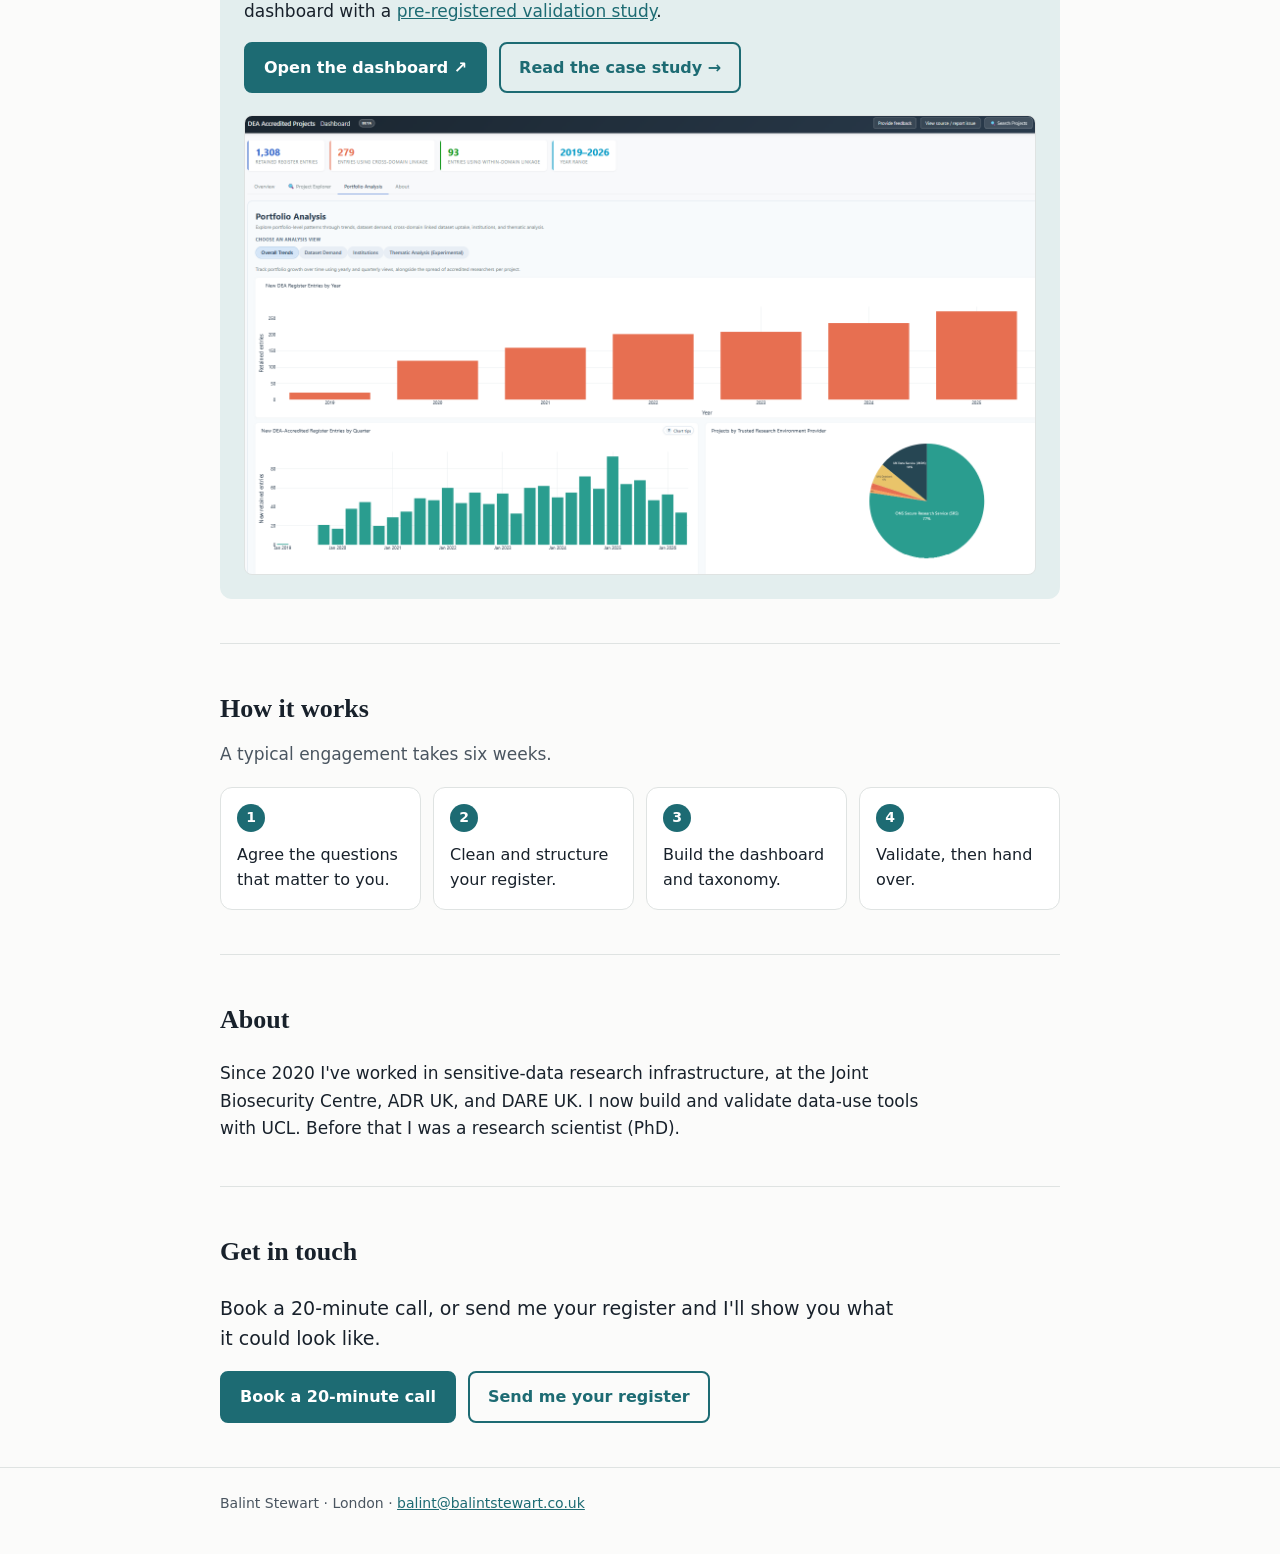
==== commit d767e988: "Add back-to-home links on case study; copy tweaks - "Back to home" link above the case study title a" ====
--- a/index.html
+++ b/index.html
@@ -9,7 +9,7 @@
 <meta property="og:description" content="Searchable, validated evidence of what your data is used for and the public benefit it delivers.">
 <meta property="og:type" content="website">
 <meta name="theme-color" content="#fbfbfa">
-<link rel="stylesheet" href="style.css?v=2">
+<link rel="stylesheet" href="style.css?v=3">
 </head>
 <body>
 
@@ -43,7 +43,7 @@
       </div>
       <div class="card">
         <h3>Funders</h3>
-        <p>See which investments researchers actually use, by whom and for what, and where demand isn't being met.</p>
+        <p>See which investments researchers actually use, by whom and for what research questions, and where demand isn't being met.</p>
       </div>
       <div class="card">
         <h3>Public bodies</h3>
@@ -103,7 +103,7 @@
 
   <section class="text">
     <h2>About</h2>
-    <p>Since 2020 I've worked in sensitive-data research infrastructure, at the Joint Biosecurity Centre, ADR UK and DARE UK. I now build and validate data-use tools with UCL. Before that I was a research scientist (PhD).</p>
+    <p>Since 2020 I've worked in sensitive-data research infrastructure, at the Joint Biosecurity Centre, ADR UK, and DARE UK. I now build and validate data-use tools with UCL. Before that I was a research scientist (PhD).</p>
   </section>
 
   <section class="cta">
--- a/style.css
+++ b/style.css
@@ -23,6 +23,9 @@
 .hero h1{font-family:Georgia,"Times New Roman",serif;font-size:clamp(30px,5vw,44px);line-height:1.15;margin:0 0 18px;max-width:20ch}
 .hero p{font-size:19px;color:var(--muted);max-width:42em;margin:0 0 28px}
 .hero p:last-child{margin-bottom:0}
+.hero p.back{font-size:15px;margin:0 0 20px}
+.back a{text-decoration:none;font-weight:600}
+.back a:hover{text-decoration:underline}
 
 /* buttons */
 .btns{display:flex;flex-wrap:wrap;gap:12px}
